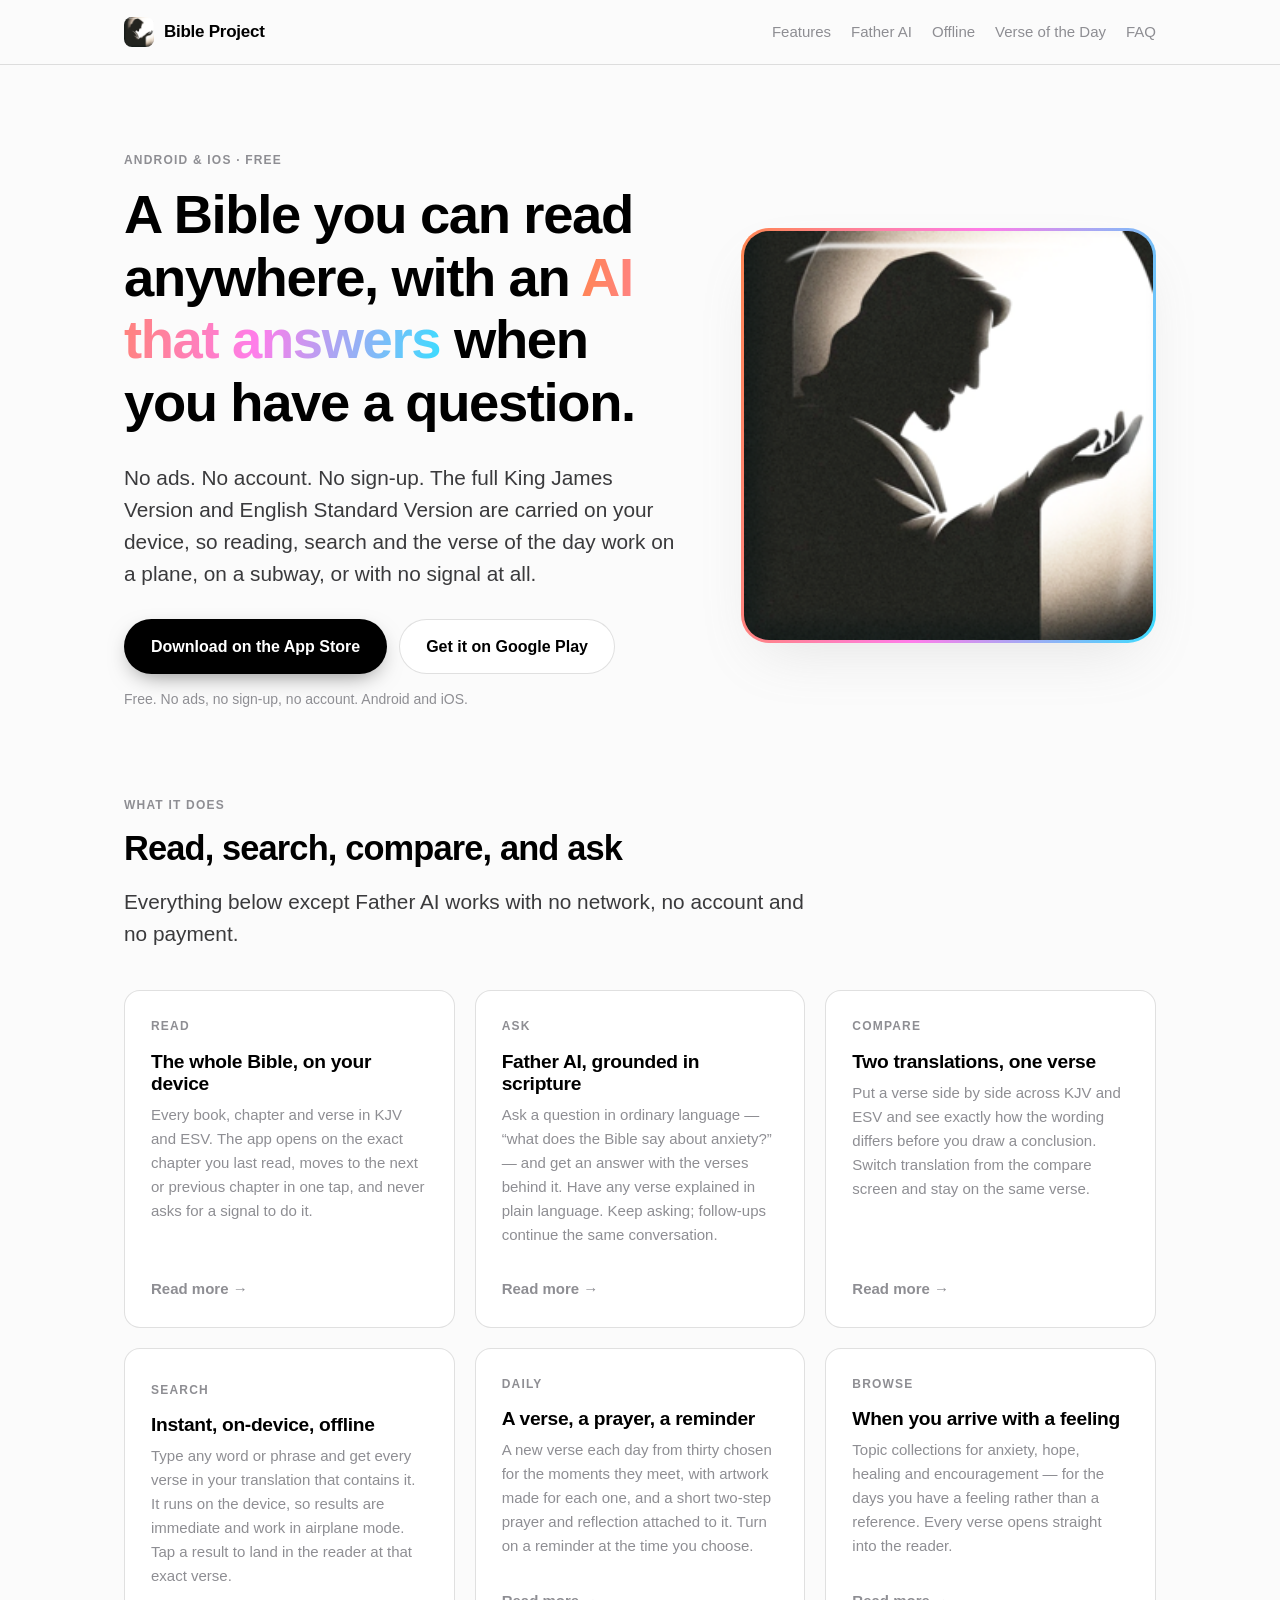
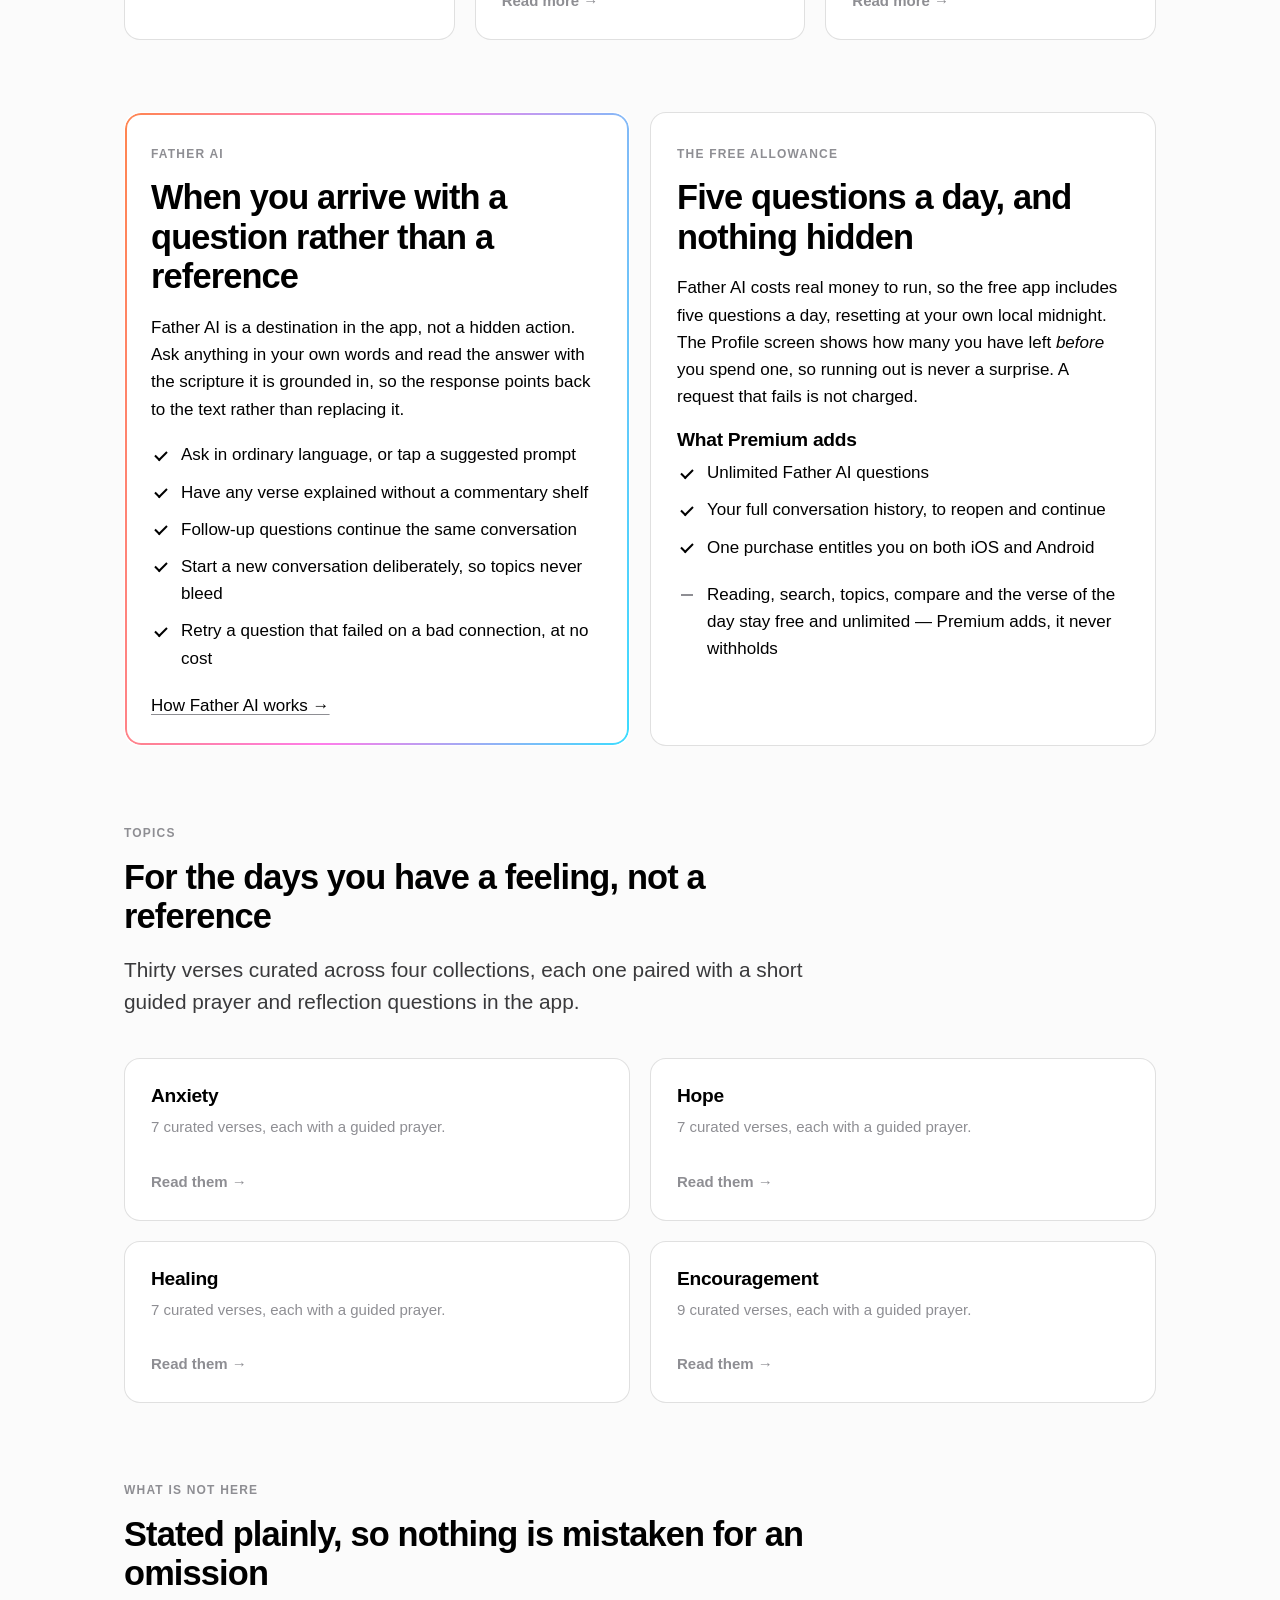
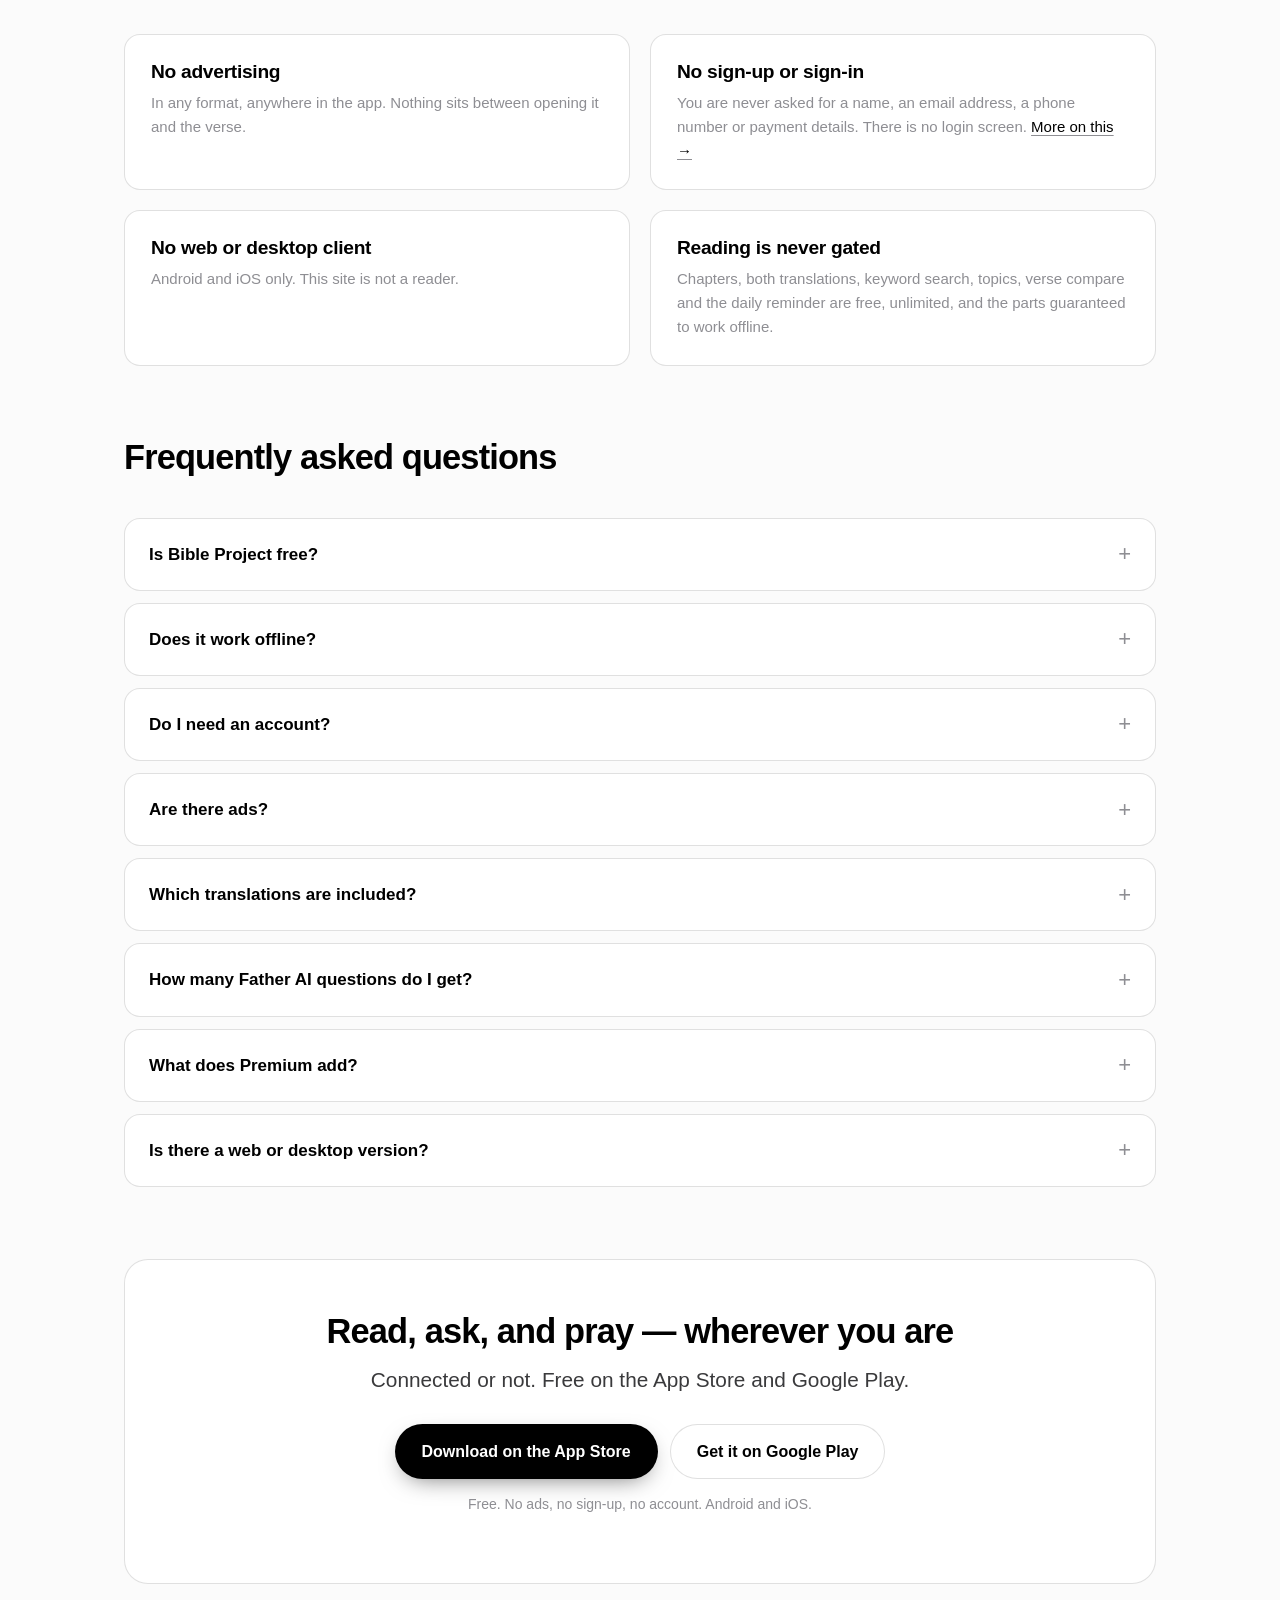
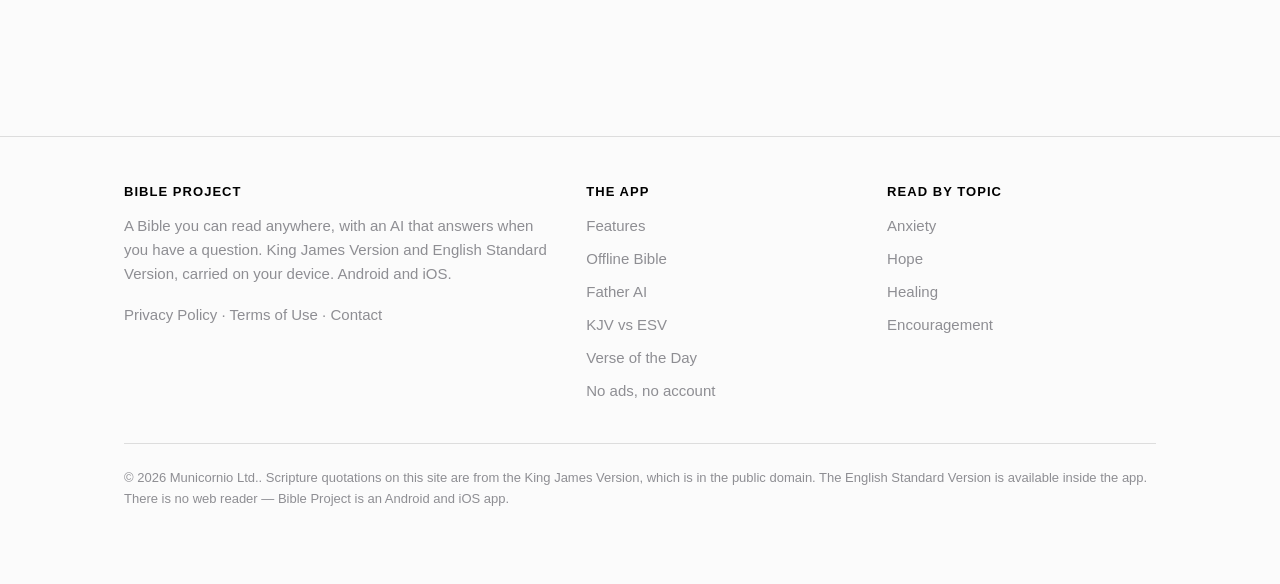
==== index.html @ 7d532968 "Add the Bible Project marketing site A static landing page and nine SEO pages, generated by build.py" ====
<!doctype html>
<html lang="en">
<head>
<meta charset="utf-8">
<meta name="viewport" content="width=device-width, initial-scale=1">
<title>Bible Project: Offline KJV &amp; ESV Bible App with Father AI</title>
<meta name="description" content="A free, ad-free Bible app for iOS and Android. Read KJV and ESV fully offline, compare translations, and ask Father AI any question. No account, no sign-up.">
<link rel="canonical" href="https://mylesieong.github.io/bible-project-website/">
<meta name="theme-color" content="#FBFBFB">
<meta name="color-scheme" content="light">
<meta name="robots" content="index, follow, max-image-preview:large, max-snippet:-1">
<meta name="author" content="Municornio Ltd.">

<meta property="og:type" content="website">
<meta property="og:site_name" content="Bible Project">
<meta property="og:title" content="Bible Project: Offline KJV &amp; ESV Bible App with Father AI">
<meta property="og:description" content="A free, ad-free Bible app for iOS and Android. Read KJV and ESV fully offline, compare translations, and ask Father AI any question. No account, no sign-up.">
<meta property="og:url" content="https://mylesieong.github.io/bible-project-website/">
<meta property="og:locale" content="en_CA">
<meta property="og:image" content="https://mylesieong.github.io/bible-project-website/assets/img/og-image.png">
<meta property="og:image:width" content="1200">
<meta property="og:image:height" content="630">
<meta property="og:image:alt" content="Bible Project app icon">

<meta name="twitter:card" content="summary_large_image">
<meta name="twitter:title" content="Bible Project: Offline KJV &amp; ESV Bible App with Father AI">
<meta name="twitter:description" content="A free, ad-free Bible app for iOS and Android. Read KJV and ESV fully offline, compare translations, and ask Father AI any question. No account, no sign-up.">
<meta name="twitter:image" content="https://mylesieong.github.io/bible-project-website/assets/img/og-image.png">

<link rel="icon" href="assets/img/favicon-32.png" sizes="32x32" type="image/png">
<link rel="apple-touch-icon" href="assets/img/icon-180.png">
<link rel="stylesheet" href="assets/css/site.css">

<script type="application/ld+json">{"@context":"https://schema.org","@graph":[{"@type":"Organization","@id":"https://mylesieong.github.io/bible-project-website/#publisher","name":"Municornio Ltd.","url":"https://mylesieong.github.io/bible-project-website/","email":"unicornio.macau@gmail.com","logo":"https://mylesieong.github.io/bible-project-website/assets/img/app-logo.png"},{"@type":"WebSite","@id":"https://mylesieong.github.io/bible-project-website/#website","name":"Bible Project","url":"https://mylesieong.github.io/bible-project-website/","inLanguage":"en","publisher":{"@id":"https://mylesieong.github.io/bible-project-website/#publisher"}},{"@type":"MobileApplication","@id":"https://mylesieong.github.io/bible-project-website/#app","name":"Bible Project: Guided by AI","alternateName":"Bible Project","applicationCategory":"BooksApplication","operatingSystem":"iOS, Android","url":"https://mylesieong.github.io/bible-project-website/","image":"https://mylesieong.github.io/bible-project-website/assets/img/app-logo.png","description":"An offline Bible reader for iOS and Android with the King James Version and English Standard Version on the device, plus Father AI to answer questions and explain any verse. No ads and no account.","publisher":{"@id":"https://mylesieong.github.io/bible-project-website/#publisher"},"installUrl":["https://apps.apple.com/app/bible-project-guided-by-ai/id0000000000","https://play.google.com/store/apps/details?id=com.municornio.biblereader"],"featureList":["Full KJV and ESV text bundled on the device","Works offline for reading, search, topics and the verse of the day","Father AI answers questions and explains verses in plain language","Compare a verse side by side across translations","On-device keyword search across the whole Bible","Verse of the day with a guided prayer and reflection","Topic collections for anxiety, hope, healing and encouragement","Daily reminder notification","No advertising and no account"],"offers":{"@type":"Offer","price":"0","priceCurrency":"USD","description":"Free to download. Reading, translations, search, topics, verse compare and the verse of the day are free and unlimited. Father AI includes five questions a day free; an optional Premium subscription makes it unlimited and unlocks conversation history."}},{"@type":"FAQPage","mainEntity":[{"@type":"Question","name":"Is Bible Project free?","acceptedAnswer":{"@type":"Answer","text":"Yes. The app is free to download, and reading is never gated. Every book and chapter in KJV and ESV, keyword search, topic collections, verse compare, the verse of the day and the daily reminder are free and unlimited. Father AI includes five questions a day at no cost; an optional Premium subscription makes it unlimited and unlocks your conversation history."}},{"@type":"Question","name":"Does it work offline?","acceptedAnswer":{"@type":"Answer","text":"Reading, search, topics, verse compare and the verse of the day work with no network at all &mdash; the full text of both translations is carried on your device. Father AI is the one feature that needs a connection."}},{"@type":"Question","name":"Do I need an account?","acceptedAnswer":{"@type":"Answer","text":"No. There is no sign-up, no email address and no password. An anonymous identity is created silently on first launch so that Father AI and its history work, and that is the whole of it."}},{"@type":"Question","name":"Are there ads?","acceptedAnswer":{"@type":"Answer","text":"None, in any format, anywhere in the app."}},{"@type":"Question","name":"Which translations are included?","acceptedAnswer":{"@type":"Answer","text":"The King James Version and the English Standard Version, both bundled on the device. You can switch between them without losing your place, and compare a verse across the two side by side."}},{"@type":"Question","name":"How many Father AI questions do I get?","acceptedAnswer":{"@type":"Answer","text":"Five a day on the free app, resetting at your own local midnight. The Profile screen shows how many you have left before you spend one, and a question that fails on a bad connection is not charged against the allowance."}},{"@type":"Question","name":"What does Premium add?","acceptedAnswer":{"@type":"Answer","text":"Two things: Father AI becomes unlimited, and your full conversation history unlocks so you can reopen and continue anything you have asked before. It is bought through your existing App Store or Google Play account, works across both platforms from one purchase, and can be cancelled from your own store settings at any time."}},{"@type":"Question","name":"Is there a web or desktop version?","acceptedAnswer":{"@type":"Answer","text":"No. Bible Project is an Android and iOS app. This site describes it; the reading happens in the app."}}]}]}</script>
</head>
<body>
<a class="skip-link" href="#main">Skip to content</a>
<header class="site-header">
  <div class="wrap">
    <a class="brand" href="">
      <img src="assets/img/app-logo.png" width="30" height="30" alt="" loading="eager" decoding="async">
      <span>Bible Project</span>
    </a>
    <nav class="site-nav" aria-label="Primary">
      <a href="#features">Features</a><a href="ai-bible-study-assistant/">Father AI</a><a href="offline-bible-app/">Offline</a><a href="verse-of-the-day/">Verse of the Day</a><a href="#faq">FAQ</a>
    </nav>
  </div>
</header>
<main id="main">

<section class="hero">
  <div class="wrap hero-grid">
    <div>
      <span class="eyebrow">Android &amp; iOS &middot; Free</span>
      <h1>A Bible you can read anywhere, with an <span class="ai-text">AI that answers</span> when you have a question.</h1>
      <p class="lead">No ads. No account. No sign-up. The full King James Version and
      English Standard Version are carried on your device, so reading, search and the
      verse of the day work on a plane, on a subway, or with no signal at all.</p>
      <div class="cta-row ">
  <a class="btn btn-primary" href="https://apps.apple.com/app/bible-project-guided-by-ai/id0000000000">Download on the App&nbsp;Store</a>
  <a class="btn btn-secondary" href="https://play.google.com/store/apps/details?id=com.municornio.biblereader">Get it on Google&nbsp;Play</a>
</div>
<p class="small muted">Free. No ads, no sign-up, no account. Android and iOS.</p>
    </div>
    <div class="hero-art">
      <img src="assets/img/app-logo.png" width="512" height="512"
           alt="The Bible Project app icon: a figure with an open hand, lit from behind."
           loading="eager" decoding="async" fetchpriority="high">
    </div>
  </div>
</section>

<section id="features" aria-labelledby="features-heading">
  <div class="wrap">
    <div class="section-head">
      <span class="eyebrow">What it does</span>
      <h2 id="features-heading">Read, search, compare, and ask</h2>
      <p class="lead">Everything below except Father AI works with no network, no
      account and no payment.</p>
    </div>
    <div class="grid grid-3"><a class="card" href="offline-bible-app/"><span class="eyebrow">Read</span><h3>The whole Bible, on your device</h3><p class="muted">Every book, chapter and verse in KJV and ESV. The app opens on the exact chapter you last read, moves to the next or previous chapter in one tap, and never asks for a signal to do it.</p><p class="more">Read more &rarr;</p></a><a class="card" href="ai-bible-study-assistant/"><span class="eyebrow">Ask</span><h3>Father AI, grounded in scripture</h3><p class="muted">Ask a question in ordinary language &mdash; &ldquo;what does the Bible say about anxiety?&rdquo; &mdash; and get an answer with the verses behind it. Have any verse explained in plain language. Keep asking; follow-ups continue the same conversation.</p><p class="more">Read more &rarr;</p></a><a class="card" href="kjv-vs-esv/"><span class="eyebrow">Compare</span><h3>Two translations, one verse</h3><p class="muted">Put a verse side by side across KJV and ESV and see exactly how the wording differs before you draw a conclusion. Switch translation from the compare screen and stay on the same verse.</p><p class="more">Read more &rarr;</p></a><div class="card"><span class="eyebrow">Search</span><h3>Instant, on-device, offline</h3><p class="muted">Type any word or phrase and get every verse in your translation that contains it. It runs on the device, so results are immediate and work in airplane mode. Tap a result to land in the reader at that exact verse.</p></div><a class="card" href="verse-of-the-day/"><span class="eyebrow">Daily</span><h3>A verse, a prayer, a reminder</h3><p class="muted">A new verse each day from thirty chosen for the moments they meet, with artwork made for each one, and a short two-step prayer and reflection attached to it. Turn on a reminder at the time you choose.</p><p class="more">Read more &rarr;</p></a><a class="card" href="bible-verses-about-anxiety/"><span class="eyebrow">Browse</span><h3>When you arrive with a feeling</h3><p class="muted">Topic collections for anxiety, hope, healing and encouragement &mdash; for the days you have a feeling rather than a reference. Every verse opens straight into the reader.</p><p class="more">Read more &rarr;</p></a></div>
  </div>
</section>

<section id="father-ai" aria-labelledby="ai-heading">
  <div class="wrap">
    <div class="grid grid-2">
      <div class="card card-ai">
        <span class="eyebrow">Father AI</span>
        <h2 id="ai-heading">When you arrive with a question rather than a reference</h2>
        <p>Father AI is a destination in the app, not a hidden action. Ask anything in
        your own words and read the answer with the scripture it is grounded in, so the
        response points back to the text rather than replacing it.</p>
        <ul class="ticks">
          <li>Ask in ordinary language, or tap a suggested prompt</li>
          <li>Have any verse explained without a commentary shelf</li>
          <li>Follow-up questions continue the same conversation</li>
          <li>Start a new conversation deliberately, so topics never bleed</li>
          <li>Retry a question that failed on a bad connection, at no cost</li>
        </ul>
        <p><a href="ai-bible-study-assistant/">How Father AI works &rarr;</a></p>
      </div>
      <div class="card">
        <span class="eyebrow">The free allowance</span>
        <h2>Five questions a day, and nothing hidden</h2>
        <p>Father AI costs real money to run, so the free app includes five questions a
        day, resetting at your own local midnight. The Profile screen shows how many you
        have left <em>before</em> you spend one, so running out is never a surprise. A
        request that fails is not charged.</p>
        <h3>What Premium adds</h3>
        <ul class="ticks">
          <li>Unlimited Father AI questions</li>
          <li>Your full conversation history, to reopen and continue</li>
          <li>One purchase entitles you on both iOS and Android</li>
        </ul>
        <ul class="ticks crosses">
          <li>Reading, search, topics, compare and the verse of the day stay free
          and unlimited &mdash; Premium adds, it never withholds</li>
        </ul>
      </div>
    </div>
  </div>
</section>

<section id="topics" aria-labelledby="topics-heading">
  <div class="wrap">
    <div class="section-head">
      <span class="eyebrow">Topics</span>
      <h2 id="topics-heading">For the days you have a feeling, not a reference</h2>
      <p class="lead">Thirty verses curated across four collections, each one paired
      with a short guided prayer and reflection questions in the app.</p>
    </div>
    <div class="grid grid-2"><a class="card" href="bible-verses-about-anxiety/"><h3>Anxiety</h3><p class="muted">7 curated verses, each with a guided prayer.</p><p class="more">Read them &rarr;</p></a><a class="card" href="bible-verses-about-hope/"><h3>Hope</h3><p class="muted">7 curated verses, each with a guided prayer.</p><p class="more">Read them &rarr;</p></a><a class="card" href="bible-verses-about-healing/"><h3>Healing</h3><p class="muted">7 curated verses, each with a guided prayer.</p><p class="more">Read them &rarr;</p></a><a class="card" href="bible-verses-about-encouragement/"><h3>Encouragement</h3><p class="muted">9 curated verses, each with a guided prayer.</p><p class="more">Read them &rarr;</p></a></div>
  </div>
</section>

<section id="privacy" aria-labelledby="privacy-heading">
  <div class="wrap">
    <div class="section-head">
      <span class="eyebrow">What is not here</span>
      <h2 id="privacy-heading">Stated plainly, so nothing is mistaken for an omission</h2>
    </div>
    <div class="grid grid-2">
      <div class="card">
        <h3>No advertising</h3>
        <p class="muted">In any format, anywhere in the app. Nothing sits between
        opening it and the verse.</p>
      </div>
      <div class="card">
        <h3>No sign-up or sign-in</h3>
        <p class="muted">You are never asked for a name, an email address, a phone
        number or payment details. There is no login screen.
        <a href="bible-app-without-ads/">More on this &rarr;</a></p>
      </div>
      <div class="card">
        <h3>No web or desktop client</h3>
        <p class="muted">Android and iOS only. This site is not a reader.</p>
      </div>
      <div class="card">
        <h3>Reading is never gated</h3>
        <p class="muted">Chapters, both translations, keyword search, topics, verse
        compare and the daily reminder are free, unlimited, and the parts guaranteed to
        work offline.</p>
      </div>
    </div>
  </div>
</section>

<section id="faq" aria-labelledby="faq-heading">
  <div class="wrap">
    <div class="section-head">
      <h2 id="faq-heading">Frequently asked questions</h2>
    </div>
    <div class="faq"><details class="faq-item"><summary>Is Bible Project free?</summary><p>Yes. The app is free to download, and reading is never gated. Every book and chapter in KJV and ESV, keyword search, topic collections, verse compare, the verse of the day and the daily reminder are free and unlimited. Father AI includes five questions a day at no cost; an optional Premium subscription makes it unlimited and unlocks your conversation history.</p></details><details class="faq-item"><summary>Does it work offline?</summary><p>Reading, search, topics, verse compare and the verse of the day work with no network at all &mdash; the full text of both translations is carried on your device. Father AI is the one feature that needs a connection.</p></details><details class="faq-item"><summary>Do I need an account?</summary><p>No. There is no sign-up, no email address and no password. An anonymous identity is created silently on first launch so that Father AI and its history work, and that is the whole of it.</p></details><details class="faq-item"><summary>Are there ads?</summary><p>None, in any format, anywhere in the app.</p></details><details class="faq-item"><summary>Which translations are included?</summary><p>The King James Version and the English Standard Version, both bundled on the device. You can switch between them without losing your place, and compare a verse across the two side by side.</p></details><details class="faq-item"><summary>How many Father AI questions do I get?</summary><p>Five a day on the free app, resetting at your own local midnight. The Profile screen shows how many you have left before you spend one, and a question that fails on a bad connection is not charged against the allowance.</p></details><details class="faq-item"><summary>What does Premium add?</summary><p>Two things: Father AI becomes unlimited, and your full conversation history unlocks so you can reopen and continue anything you have asked before. It is bought through your existing App Store or Google Play account, works across both platforms from one purchase, and can be cancelled from your own store settings at any time.</p></details><details class="faq-item"><summary>Is there a web or desktop version?</summary><p>No. Bible Project is an Android and iOS app. This site describes it; the reading happens in the app.</p></details></div>
  </div>
</section>

<section aria-labelledby="cta-heading"><div class="wrap"><div class="band">
  <h2 id="cta-heading">Read, ask, and pray &mdash; wherever you are</h2>
  <p class="lead">Connected or not. Free on the App Store and Google Play.</p>
  <div class="cta-row ">
  <a class="btn btn-primary" href="https://apps.apple.com/app/bible-project-guided-by-ai/id0000000000">Download on the App&nbsp;Store</a>
  <a class="btn btn-secondary" href="https://play.google.com/store/apps/details?id=com.municornio.biblereader">Get it on Google&nbsp;Play</a>
</div>
<p class="small muted">Free. No ads, no sign-up, no account. Android and iOS.</p>
</div></div></section>

</main>
<footer class="site-footer">
  <div class="wrap">
    <div class="footer-grid">
      <div>
        <h2>Bible Project</h2>
        <p>A Bible you can read anywhere, with an AI that answers when you have a
        question. King James Version and English Standard Version, carried on your
        device. Android and iOS.</p>
        <p><a href="https://mylesieong.github.io/products/bible-project/privacy-policy.html">Privacy Policy</a> &middot;
           <a href="https://www.apple.com/legal/internet-services/itunes/dev/stdeula/">Terms of Use</a> &middot;
           <a href="mailto:unicornio.macau@gmail.com">Contact</a></p>
      </div>
      <div><h2>The app</h2><ul><li><a href="#features">Features</a></li><li><a href="offline-bible-app/">Offline Bible</a></li><li><a href="ai-bible-study-assistant/">Father AI</a></li><li><a href="kjv-vs-esv/">KJV vs ESV</a></li><li><a href="verse-of-the-day/">Verse of the Day</a></li><li><a href="bible-app-without-ads/">No ads, no account</a></li></ul></div><div><h2>Read by topic</h2><ul><li><a href="bible-verses-about-anxiety/">Anxiety</a></li><li><a href="bible-verses-about-hope/">Hope</a></li><li><a href="bible-verses-about-healing/">Healing</a></li><li><a href="bible-verses-about-encouragement/">Encouragement</a></li></ul></div>
    </div>
    <p class="colophon">&copy; 2026 Municornio Ltd.. Scripture quotations on this
    site are from the King James Version, which is in the public domain. The English Standard
    Version is available inside the app. There is no web reader &mdash; Bible Project is an
    Android and iOS app.</p>
  </div>
</footer>
</body>
</html>
---- assets/css/site.css ----
/* Bible Project — site styles.
   Palette lifted from the app's AppColors
   (shared/src/commonMain/kotlin/com/municornio/biblereader/ui/theme/Theme.kt).
   The app is light-only by design; the site preserves that rather than
   inventing a dark theme the product never had. */

:root {
  --bg: #FBFBFB;          /* AppColors.Background */
  --surface: #FFFFFF;     /* AppColors.Surface */
  --ink: #000000;         /* AppColors.OnSurface */
  --muted: #8E8E93;       /* AppColors.SecondaryText */
  --divider: rgba(0, 0, 0, 0.12);
  --shadow: rgba(128, 128, 128, 0.20);
  --ai-1: #FF8550;        /* AppColors.Ai1 */
  --ai-2: #FF7DEA;        /* AppColors.Ai2 */
  --ai-3: #3BDCFF;        /* AppColors.Ai3 */
  --highlight: #FF9500;   /* AppColors.KeywordHighlight */
  --ai-gradient: linear-gradient(100deg, var(--ai-1), var(--ai-2), var(--ai-3));

  --sans: -apple-system, BlinkMacSystemFont, "Segoe UI", Roboto, "Helvetica Neue", Arial, sans-serif;
  --serif: "Iowan Old Style", "Palatino Linotype", Palatino, Georgia, "Times New Roman", serif;

  --wrap: 1080px;
  --radius: 16px;
}

*, *::before, *::after { box-sizing: border-box; }

html { -webkit-text-size-adjust: 100%; scroll-behavior: smooth; }
@media (prefers-reduced-motion: reduce) {
  html { scroll-behavior: auto; }
  * { animation-duration: 0.01ms !important; transition-duration: 0.01ms !important; }
}

body {
  margin: 0;
  background: var(--bg);
  color: var(--ink);
  font-family: var(--sans);
  font-size: 17px;
  line-height: 1.6;
  -webkit-font-smoothing: antialiased;
}

img { max-width: 100%; height: auto; display: block; }

a { color: var(--ink); text-decoration-color: var(--muted); text-underline-offset: 3px; }
a:hover { text-decoration-color: var(--ink); }

:focus-visible { outline: 3px solid var(--ai-1); outline-offset: 3px; border-radius: 4px; }

.wrap { width: 100%; max-width: var(--wrap); margin: 0 auto; padding: 0 24px; }

/* Anchor targets must clear the sticky header when jumped to. */
[id] { scroll-margin-top: 88px; }

.skip-link {
  position: absolute; left: -9999px; top: 0;
  background: var(--surface); color: var(--ink);
  padding: 12px 20px; z-index: 100; border-radius: 0 0 var(--radius) 0;
}
.skip-link:focus { left: 0; }

/* ---------- Header ---------- */

.site-header {
  position: sticky; top: 0; z-index: 50;
  background: rgba(251, 251, 251, 0.86);
  backdrop-filter: saturate(180%) blur(16px);
  -webkit-backdrop-filter: saturate(180%) blur(16px);
  border-bottom: 1px solid var(--divider);
}
.site-header .wrap {
  display: flex; align-items: center; gap: 20px;
  min-height: 64px; flex-wrap: wrap;
}
.brand {
  display: flex; align-items: center; gap: 10px;
  font-weight: 650; letter-spacing: -0.015em; font-size: 17px;
  text-decoration: none; margin-right: auto;
}
.brand img { width: 30px; height: 30px; border-radius: 8px; }
.site-nav { display: flex; gap: 20px; flex-wrap: wrap; }
.site-nav a {
  color: var(--muted); text-decoration: none;
  font-size: 15px; font-weight: 500;
}
.site-nav a:hover, .site-nav a[aria-current="page"] { color: var(--ink); }

/* ---------- Type ---------- */

h1, h2, h3, h4 { letter-spacing: -0.025em; line-height: 1.15; margin: 0 0 0.5em; font-weight: 680; }
h1 { font-size: clamp(2.1rem, 5.6vw, 3.4rem); }
h2 { font-size: clamp(1.6rem, 3.4vw, 2.15rem); margin-top: 0; }
h3 { font-size: 1.2rem; letter-spacing: -0.015em; }
p { margin: 0 0 1.1em; }
.lead { font-size: clamp(1.08rem, 2.1vw, 1.3rem); color: #3a3a3c; line-height: 1.55; }
.muted { color: var(--muted); }
.small { font-size: 14px; }

.eyebrow {
  display: inline-block;
  font-size: 12px; font-weight: 700; letter-spacing: 0.1em; text-transform: uppercase;
  color: var(--muted); margin-bottom: 14px;
}

/* Gradient text uses the app's AI gradient; a solid colour is painted first so
   the text stays readable if background-clip is unsupported. */
.ai-text {
  color: var(--ai-1);
  background: var(--ai-gradient);
  -webkit-background-clip: text;
  background-clip: text;
}
@supports (-webkit-background-clip: text) or (background-clip: text) {
  .ai-text { -webkit-text-fill-color: transparent; color: transparent; }
}

/* ---------- Sections ---------- */

section { padding: 72px 0; }
section + section { padding-top: 0; }
.section-head { max-width: 680px; margin-bottom: 40px; }

/* ---------- Hero ---------- */

.hero { padding: 80px 0 64px; }
.hero-grid {
  display: grid; grid-template-columns: 1.15fr 0.85fr;
  gap: 56px; align-items: center;
}
.hero p.lead { max-width: 34em; }
.hero-art {
  position: relative; aspect-ratio: 1; border-radius: 28px; overflow: hidden;
  background: var(--surface); box-shadow: 0 24px 60px -20px var(--shadow);
  padding: 3px; background-image: var(--ai-gradient);
}
.hero-art img { border-radius: 25px; width: 100%; }

@media (max-width: 820px) {
  .hero-grid { grid-template-columns: 1fr; gap: 36px; }
  .hero-art { max-width: 320px; margin: 0 auto; }
}

/* ---------- Buttons ---------- */

.cta-row { display: flex; flex-wrap: wrap; gap: 12px; margin: 28px 0 14px; }
.btn {
  display: inline-flex; align-items: center; gap: 8px;
  padding: 14px 26px; border-radius: 999px;
  font-size: 16px; font-weight: 600; text-decoration: none;
  border: 1px solid transparent; transition: transform 0.15s ease, box-shadow 0.15s ease;
}
.btn:hover { transform: translateY(-1px); }
.btn-primary { background: var(--ink); color: var(--surface); box-shadow: 0 8px 24px -10px rgba(0,0,0,0.6); }
.btn-secondary { background: var(--surface); color: var(--ink); border-color: var(--divider); }

/* ---------- Cards ---------- */

.grid { display: grid; gap: 20px; }
.grid-2 { grid-template-columns: repeat(2, 1fr); }
.grid-3 { grid-template-columns: repeat(3, 1fr); }
@media (max-width: 860px) { .grid-3 { grid-template-columns: repeat(2, 1fr); } }
@media (max-width: 600px) { .grid-2, .grid-3 { grid-template-columns: 1fr; } }

.card {
  background: var(--surface); border: 1px solid var(--divider);
  border-radius: var(--radius); padding: 26px;
}
.card h3 { margin-bottom: 8px; }
.card p:last-child { margin-bottom: 0; }
.card .muted { font-size: 15px; }

/* Card rows are grid tracks of equal height; making the card a column flex box
   lets the "Read more" line sit on the baseline of the row rather than wherever
   its own body text happens to end. */
a.card {
  text-decoration: none; display: flex; flex-direction: column;
  transition: box-shadow 0.18s ease, transform 0.18s ease;
}
a.card:hover { box-shadow: 0 14px 34px -16px var(--shadow); transform: translateY(-2px); }
a.card .more { color: var(--muted); font-size: 15px; font-weight: 600; margin: auto 0 0; padding-top: 14px; }
a.card:hover .more { color: var(--ink); }

/* AI-accented card: the gradient marks Father AI, exactly as it outlines the
   AI search field in the app. */
.card-ai { border-color: transparent; background: var(--surface); position: relative; }
.card-ai::before {
  content: ""; position: absolute; inset: 0;
  border-radius: var(--radius); padding: 2px; background: var(--ai-gradient);
  -webkit-mask: linear-gradient(#000 0 0) content-box, linear-gradient(#000 0 0);
  -webkit-mask-composite: xor; mask-composite: exclude; pointer-events: none;
}

/* ---------- Verses ---------- */

.verse-list { list-style: none; padding: 0; margin: 0; display: grid; gap: 16px; }
.verse {
  background: var(--surface); border: 1px solid var(--divider);
  border-radius: var(--radius); padding: 24px 26px;
}
.verse blockquote {
  margin: 0 0 10px; font-family: var(--serif);
  font-size: 1.22rem; line-height: 1.5;
}
.verse cite {
  font-style: normal; font-weight: 650; font-size: 14px;
  letter-spacing: 0.02em; color: var(--muted);
}
.verse .prayer { margin: 14px 0 0; padding-top: 14px; border-top: 1px solid var(--divider); font-size: 15px; color: #3a3a3c; }
.verse .prayer strong { color: var(--ink); }

/* ---------- Feature list ---------- */

.ticks { list-style: none; padding: 0; margin: 0 0 1.2em; display: grid; gap: 10px; }
.ticks li { padding-left: 30px; position: relative; }
.ticks li::before {
  content: ""; position: absolute; left: 4px; top: 0.55em;
  width: 12px; height: 7px; border-left: 2.5px solid var(--ink); border-bottom: 2.5px solid var(--ink);
  transform: rotate(-45deg);
}
.ticks.crosses li::before {
  border: 0; background: var(--muted); transform: none;
  height: 2.5px; width: 12px; top: 0.75em;
}

/* ---------- Comparison table ---------- */

.table-scroll { overflow-x: auto; -webkit-overflow-scrolling: touch; }
table {
  border-collapse: collapse; width: 100%; min-width: 520px;
  background: var(--surface); border: 1px solid var(--divider); border-radius: var(--radius);
  overflow: hidden; font-size: 16px;
}
caption { text-align: left; color: var(--muted); font-size: 14px; padding-bottom: 10px; }
th, td { padding: 14px 18px; text-align: left; border-bottom: 1px solid var(--divider); vertical-align: top; }
thead th { font-size: 13px; text-transform: uppercase; letter-spacing: 0.06em; color: var(--muted); font-weight: 700; }
tbody tr:last-child th, tbody tr:last-child td { border-bottom: 0; }
tbody th { font-weight: 600; }

/* ---------- FAQ ---------- */

.faq { display: grid; gap: 12px; }
details.faq-item {
  background: var(--surface); border: 1px solid var(--divider);
  border-radius: var(--radius); padding: 4px 24px;
}
details.faq-item summary {
  cursor: pointer; font-weight: 620; padding: 18px 0; list-style: none;
  display: flex; justify-content: space-between; align-items: center; gap: 16px;
}
details.faq-item summary::-webkit-details-marker { display: none; }
details.faq-item summary::after {
  content: "+"; color: var(--muted); font-size: 22px; font-weight: 400; line-height: 1;
}
details.faq-item[open] summary::after { content: "\2013"; }
details.faq-item > *:not(summary) { margin-bottom: 18px; }

/* ---------- CTA band ---------- */

.band {
  background: var(--surface); border: 1px solid var(--divider);
  border-radius: 24px; padding: 52px 40px; text-align: center;
}
.band .cta-row { justify-content: center; }
.band h2 { margin-bottom: 12px; }
.band p { max-width: 46em; margin-left: auto; margin-right: auto; }

/* ---------- Breadcrumb ---------- */

.crumbs { font-size: 14px; color: var(--muted); padding: 24px 0 0; }
.crumbs ol { list-style: none; display: flex; flex-wrap: wrap; gap: 8px; padding: 0; margin: 0; }
.crumbs li::after { content: "/"; margin-left: 8px; color: var(--divider); }
.crumbs li:last-child::after { content: ""; }
.crumbs a { color: var(--muted); }

/* ---------- Prose ---------- */

.prose { max-width: 720px; }
.prose h2 { margin-top: 2em; }
.prose h3 { margin-top: 1.8em; }
.prose ul, .prose ol { padding-left: 1.3em; margin: 0 0 1.2em; }
.prose li { margin-bottom: 8px; }

/* ---------- Footer ---------- */

.site-footer {
  border-top: 1px solid var(--divider); margin-top: 80px;
  padding: 48px 0 60px; color: var(--muted); font-size: 15px;
}
.footer-grid { display: grid; grid-template-columns: 1.6fr 1fr 1fr; gap: 32px; }
@media (max-width: 700px) { .footer-grid { grid-template-columns: 1fr 1fr; } }
.site-footer h2 { font-size: 13px; text-transform: uppercase; letter-spacing: 0.08em; color: var(--ink); margin-bottom: 14px; }
.site-footer ul { list-style: none; padding: 0; margin: 0; display: grid; gap: 9px; }
.site-footer a { color: var(--muted); text-decoration: none; }
.site-footer a:hover { color: var(--ink); text-decoration: underline; }
.colophon { margin-top: 40px; padding-top: 24px; border-top: 1px solid var(--divider); font-size: 13px; }
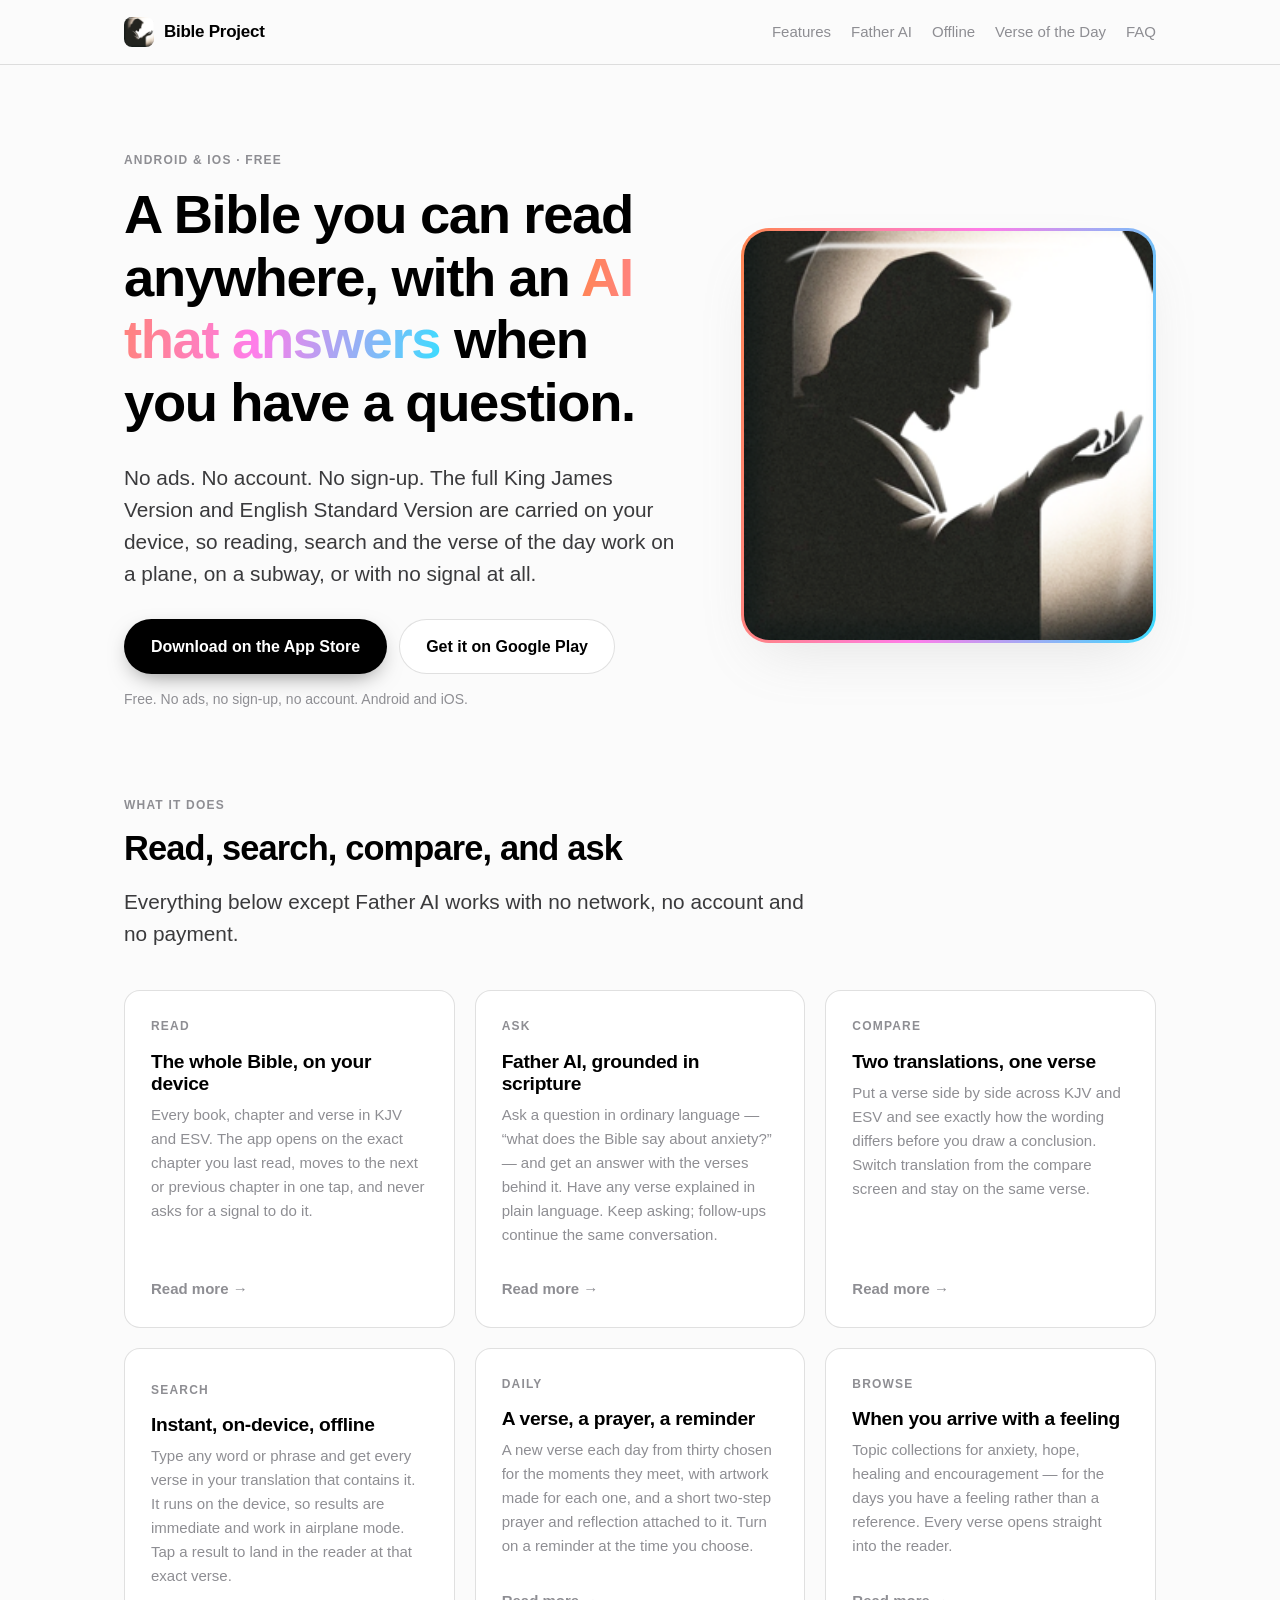
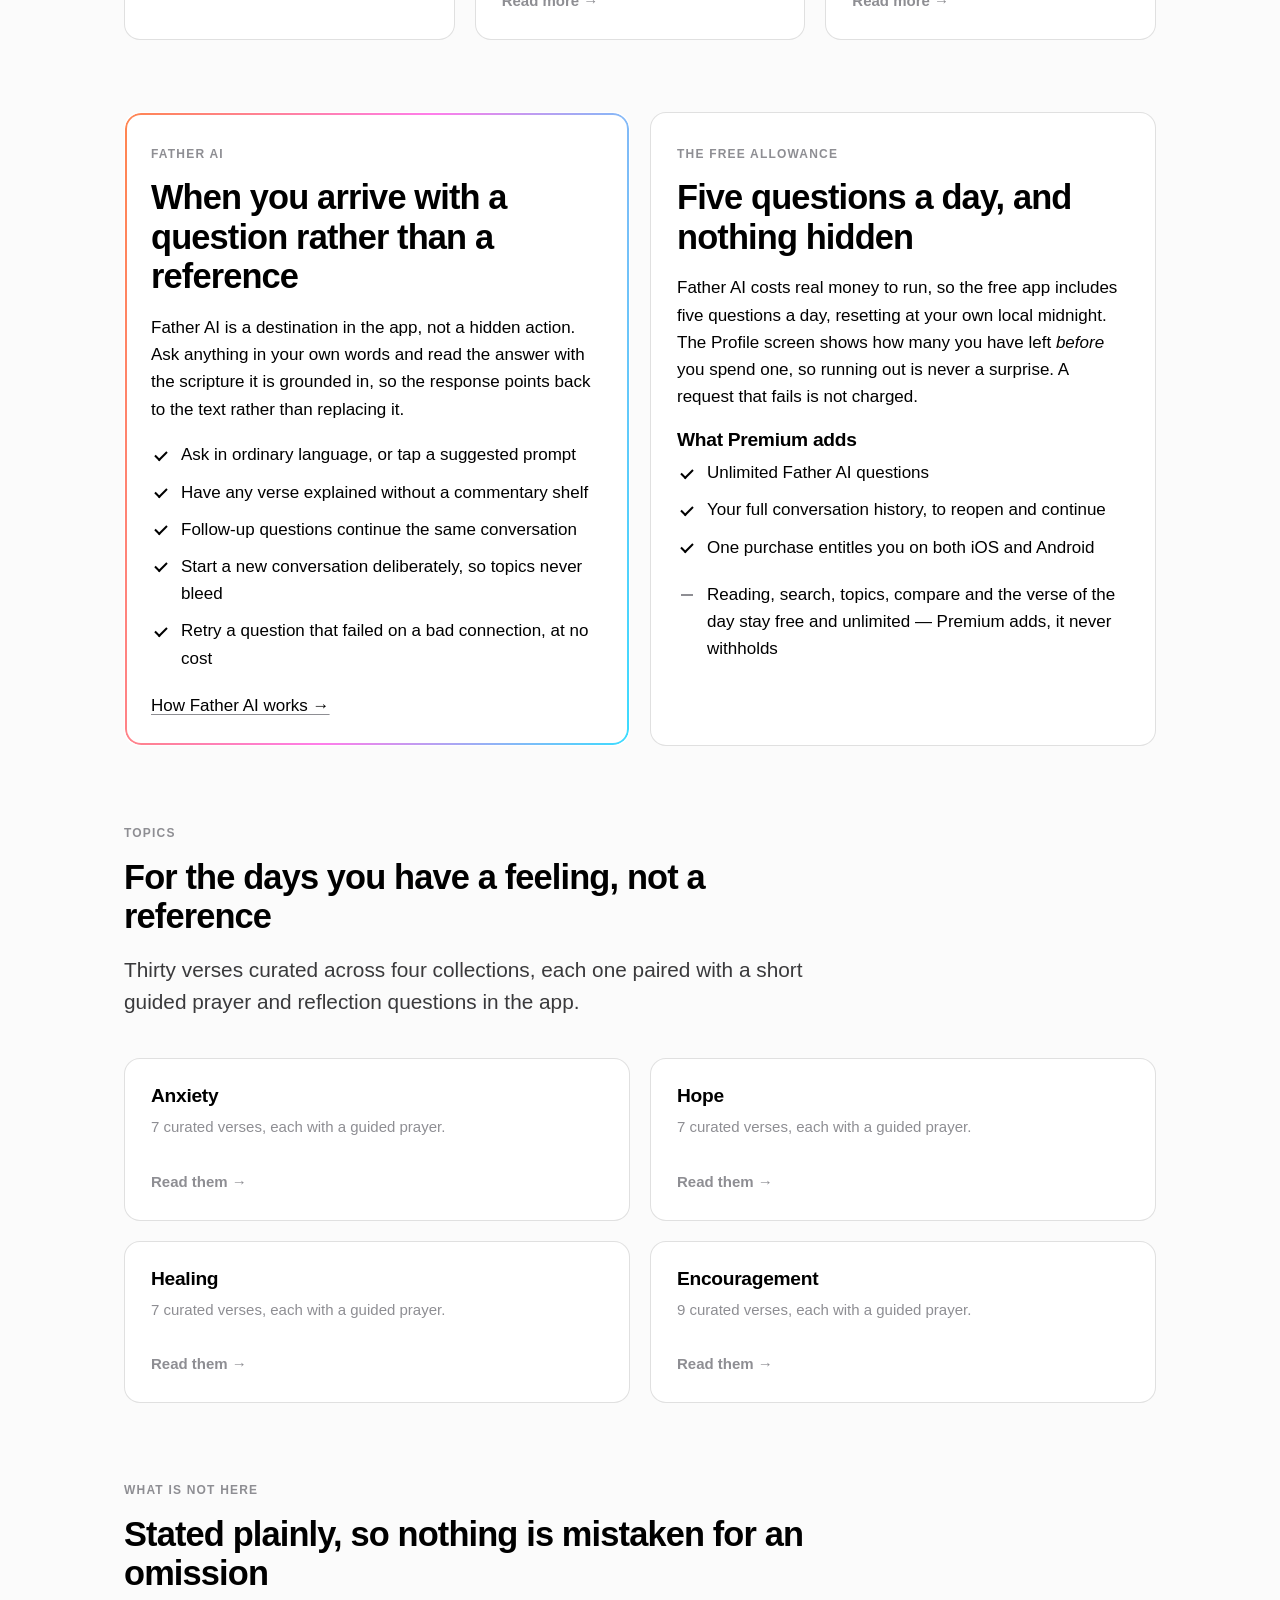
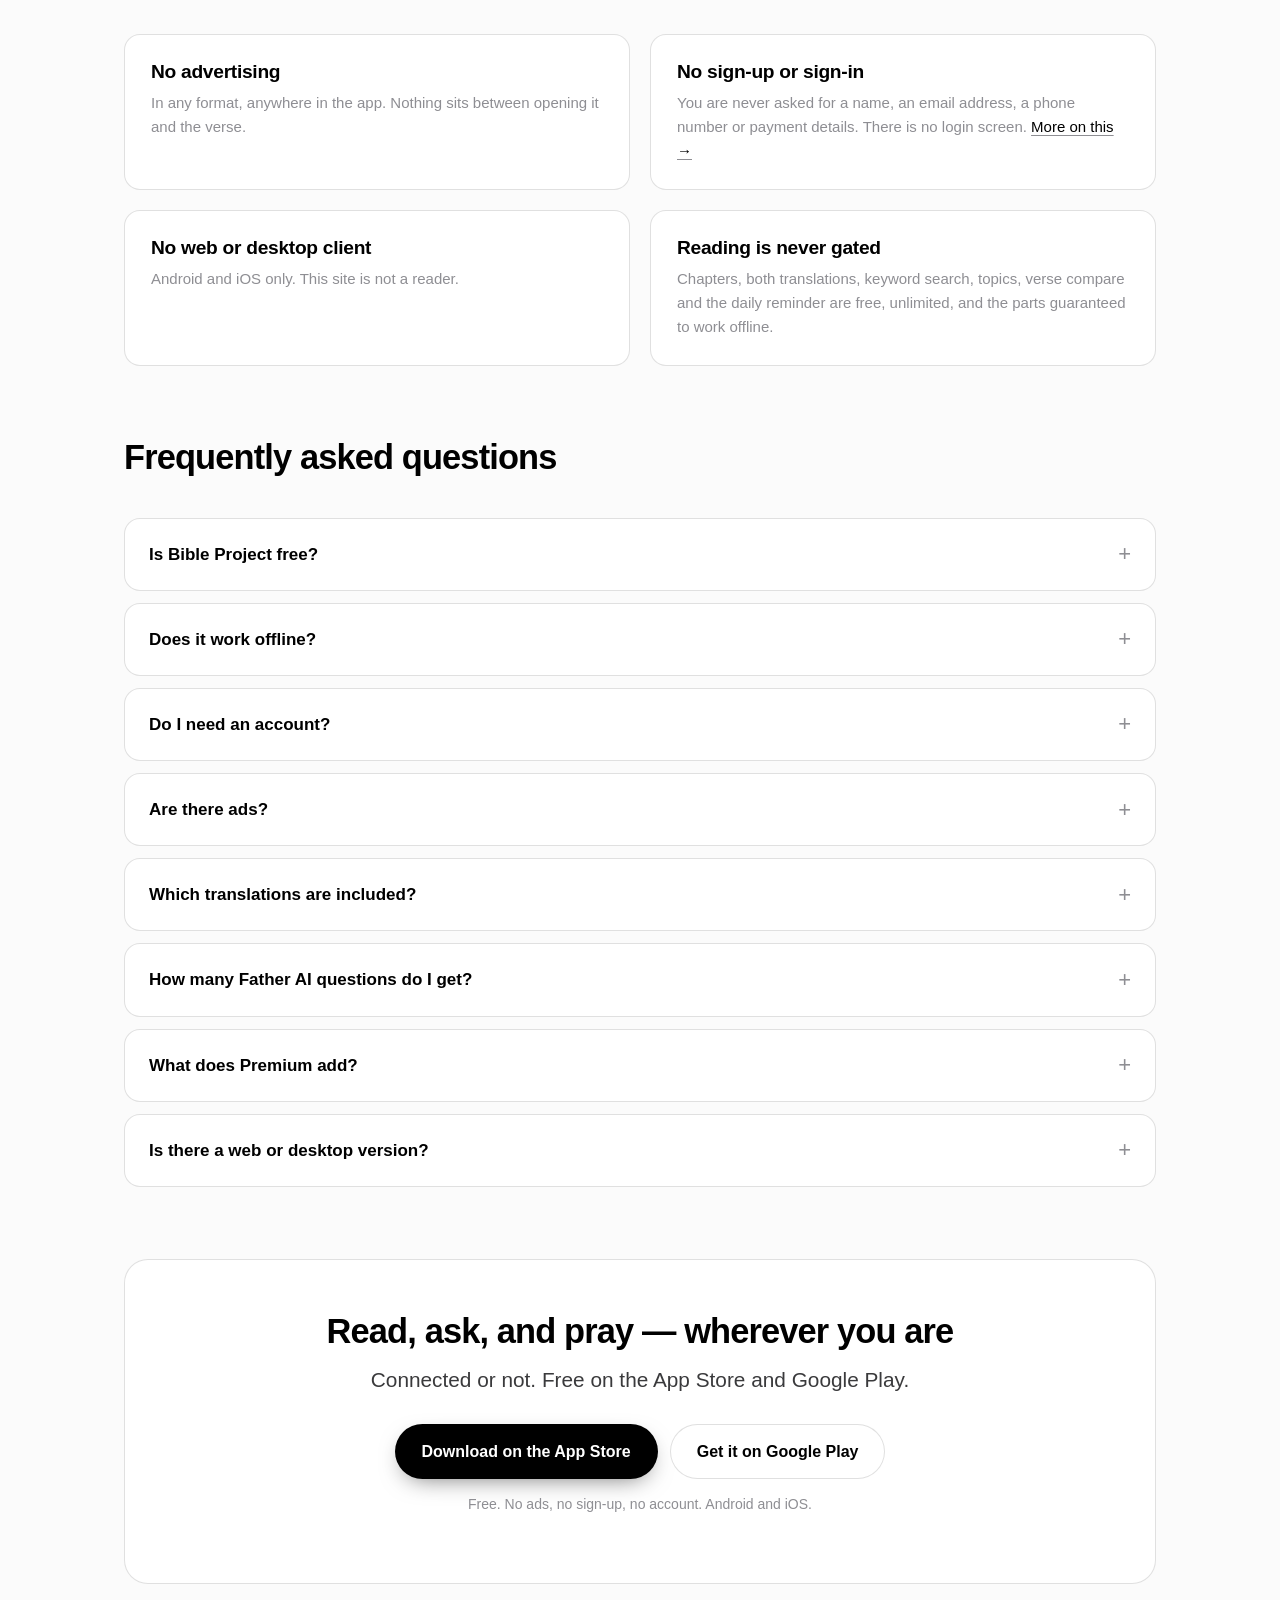
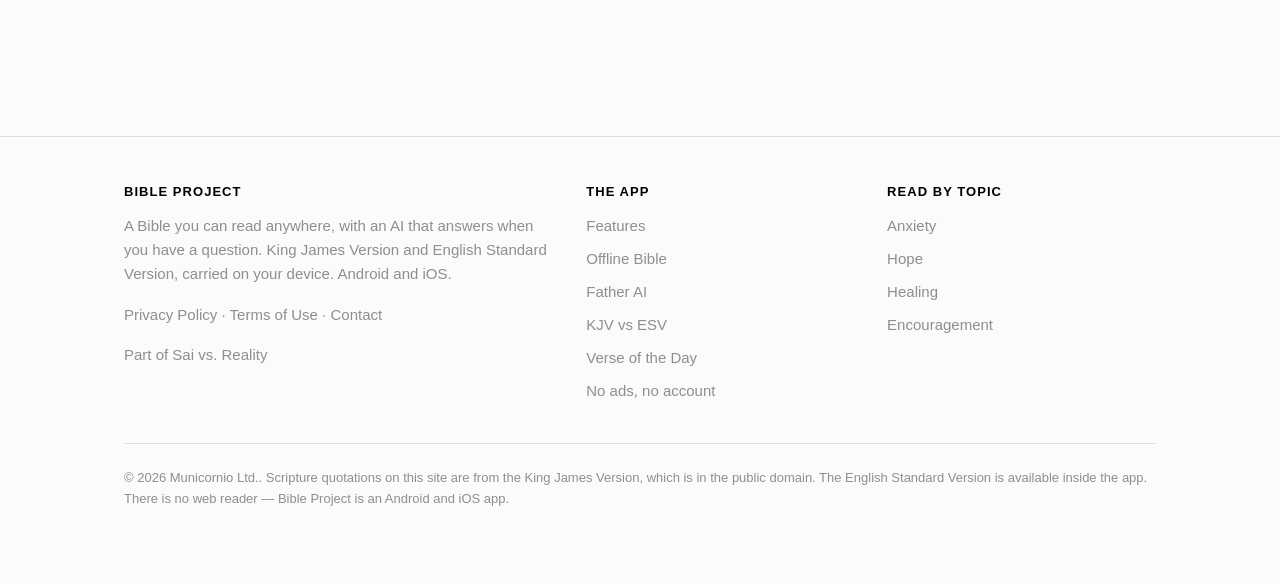
==== commit 77b14e9b: "Link the footer back to the Sai vs. Reality hub Every product site now points back at the parent dom" ====
--- a/index.html
+++ b/index.html
@@ -5,7 +5,7 @@
 <meta name="viewport" content="width=device-width, initial-scale=1">
 <title>Bible Project: Offline KJV &amp; ESV Bible App with Father AI</title>
 <meta name="description" content="A free, ad-free Bible app for iOS and Android. Read KJV and ESV fully offline, compare translations, and ask Father AI any question. No account, no sign-up.">
-<link rel="canonical" href="https://mylesieong.github.io/bible-project-website/">
+<link rel="canonical" href="https://mylesieong.github.io/products/bible-project/">
 <meta name="theme-color" content="#FBFBFB">
 <meta name="color-scheme" content="light">
 <meta name="robots" content="index, follow, max-image-preview:large, max-snippet:-1">
@@ -15,9 +15,9 @@
 <meta property="og:site_name" content="Bible Project">
 <meta property="og:title" content="Bible Project: Offline KJV &amp; ESV Bible App with Father AI">
 <meta property="og:description" content="A free, ad-free Bible app for iOS and Android. Read KJV and ESV fully offline, compare translations, and ask Father AI any question. No account, no sign-up.">
-<meta property="og:url" content="https://mylesieong.github.io/bible-project-website/">
+<meta property="og:url" content="https://mylesieong.github.io/products/bible-project/">
 <meta property="og:locale" content="en_CA">
-<meta property="og:image" content="https://mylesieong.github.io/bible-project-website/assets/img/og-image.png">
+<meta property="og:image" content="https://mylesieong.github.io/products/bible-project/assets/img/og-image.png">
 <meta property="og:image:width" content="1200">
 <meta property="og:image:height" content="630">
 <meta property="og:image:alt" content="Bible Project app icon">
@@ -25,13 +25,13 @@
 <meta name="twitter:card" content="summary_large_image">
 <meta name="twitter:title" content="Bible Project: Offline KJV &amp; ESV Bible App with Father AI">
 <meta name="twitter:description" content="A free, ad-free Bible app for iOS and Android. Read KJV and ESV fully offline, compare translations, and ask Father AI any question. No account, no sign-up.">
-<meta name="twitter:image" content="https://mylesieong.github.io/bible-project-website/assets/img/og-image.png">
+<meta name="twitter:image" content="https://mylesieong.github.io/products/bible-project/assets/img/og-image.png">
 
 <link rel="icon" href="assets/img/favicon-32.png" sizes="32x32" type="image/png">
 <link rel="apple-touch-icon" href="assets/img/icon-180.png">
 <link rel="stylesheet" href="assets/css/site.css">
 
-<script type="application/ld+json">{"@context":"https://schema.org","@graph":[{"@type":"Organization","@id":"https://mylesieong.github.io/bible-project-website/#publisher","name":"Municornio Ltd.","url":"https://mylesieong.github.io/bible-project-website/","email":"unicornio.macau@gmail.com","logo":"https://mylesieong.github.io/bible-project-website/assets/img/app-logo.png"},{"@type":"WebSite","@id":"https://mylesieong.github.io/bible-project-website/#website","name":"Bible Project","url":"https://mylesieong.github.io/bible-project-website/","inLanguage":"en","publisher":{"@id":"https://mylesieong.github.io/bible-project-website/#publisher"}},{"@type":"MobileApplication","@id":"https://mylesieong.github.io/bible-project-website/#app","name":"Bible Project: Guided by AI","alternateName":"Bible Project","applicationCategory":"BooksApplication","operatingSystem":"iOS, Android","url":"https://mylesieong.github.io/bible-project-website/","image":"https://mylesieong.github.io/bible-project-website/assets/img/app-logo.png","description":"An offline Bible reader for iOS and Android with the King James Version and English Standard Version on the device, plus Father AI to answer questions and explain any verse. No ads and no account.","publisher":{"@id":"https://mylesieong.github.io/bible-project-website/#publisher"},"installUrl":["https://apps.apple.com/app/bible-project-guided-by-ai/id0000000000","https://play.google.com/store/apps/details?id=com.municornio.biblereader"],"featureList":["Full KJV and ESV text bundled on the device","Works offline for reading, search, topics and the verse of the day","Father AI answers questions and explains verses in plain language","Compare a verse side by side across translations","On-device keyword search across the whole Bible","Verse of the day with a guided prayer and reflection","Topic collections for anxiety, hope, healing and encouragement","Daily reminder notification","No advertising and no account"],"offers":{"@type":"Offer","price":"0","priceCurrency":"USD","description":"Free to download. Reading, translations, search, topics, verse compare and the verse of the day are free and unlimited. Father AI includes five questions a day free; an optional Premium subscription makes it unlimited and unlocks conversation history."}},{"@type":"FAQPage","mainEntity":[{"@type":"Question","name":"Is Bible Project free?","acceptedAnswer":{"@type":"Answer","text":"Yes. The app is free to download, and reading is never gated. Every book and chapter in KJV and ESV, keyword search, topic collections, verse compare, the verse of the day and the daily reminder are free and unlimited. Father AI includes five questions a day at no cost; an optional Premium subscription makes it unlimited and unlocks your conversation history."}},{"@type":"Question","name":"Does it work offline?","acceptedAnswer":{"@type":"Answer","text":"Reading, search, topics, verse compare and the verse of the day work with no network at all &mdash; the full text of both translations is carried on your device. Father AI is the one feature that needs a connection."}},{"@type":"Question","name":"Do I need an account?","acceptedAnswer":{"@type":"Answer","text":"No. There is no sign-up, no email address and no password. An anonymous identity is created silently on first launch so that Father AI and its history work, and that is the whole of it."}},{"@type":"Question","name":"Are there ads?","acceptedAnswer":{"@type":"Answer","text":"None, in any format, anywhere in the app."}},{"@type":"Question","name":"Which translations are included?","acceptedAnswer":{"@type":"Answer","text":"The King James Version and the English Standard Version, both bundled on the device. You can switch between them without losing your place, and compare a verse across the two side by side."}},{"@type":"Question","name":"How many Father AI questions do I get?","acceptedAnswer":{"@type":"Answer","text":"Five a day on the free app, resetting at your own local midnight. The Profile screen shows how many you have left before you spend one, and a question that fails on a bad connection is not charged against the allowance."}},{"@type":"Question","name":"What does Premium add?","acceptedAnswer":{"@type":"Answer","text":"Two things: Father AI becomes unlimited, and your full conversation history unlocks so you can reopen and continue anything you have asked before. It is bought through your existing App Store or Google Play account, works across both platforms from one purchase, and can be cancelled from your own store settings at any time."}},{"@type":"Question","name":"Is there a web or desktop version?","acceptedAnswer":{"@type":"Answer","text":"No. Bible Project is an Android and iOS app. This site describes it; the reading happens in the app."}}]}]}</script>
+<script type="application/ld+json">{"@context":"https://schema.org","@graph":[{"@type":"Organization","@id":"https://mylesieong.github.io/products/bible-project/#publisher","name":"Municornio Ltd.","url":"https://mylesieong.github.io/products/bible-project/","email":"unicornio.macau@gmail.com","logo":"https://mylesieong.github.io/products/bible-project/assets/img/app-logo.png"},{"@type":"WebSite","@id":"https://mylesieong.github.io/products/bible-project/#website","name":"Bible Project","url":"https://mylesieong.github.io/products/bible-project/","inLanguage":"en","publisher":{"@id":"https://mylesieong.github.io/products/bible-project/#publisher"}},{"@type":"MobileApplication","@id":"https://mylesieong.github.io/products/bible-project/#app","name":"Bible Project: Guided by AI","alternateName":"Bible Project","applicationCategory":"BooksApplication","operatingSystem":"iOS, Android","url":"https://mylesieong.github.io/products/bible-project/","image":"https://mylesieong.github.io/products/bible-project/assets/img/app-logo.png","description":"An offline Bible reader for iOS and Android with the King James Version and English Standard Version on the device, plus Father AI to answer questions and explain any verse. No ads and no account.","publisher":{"@id":"https://mylesieong.github.io/products/bible-project/#publisher"},"installUrl":["https://apps.apple.com/app/bible-project-guided-by-ai/id0000000000","https://play.google.com/store/apps/details?id=com.municornio.biblereader"],"featureList":["Full KJV and ESV text bundled on the device","Works offline for reading, search, topics and the verse of the day","Father AI answers questions and explains verses in plain language","Compare a verse side by side across translations","On-device keyword search across the whole Bible","Verse of the day with a guided prayer and reflection","Topic collections for anxiety, hope, healing and encouragement","Daily reminder notification","No advertising and no account"],"offers":{"@type":"Offer","price":"0","priceCurrency":"USD","description":"Free to download. Reading, translations, search, topics, verse compare and the verse of the day are free and unlimited. Father AI includes five questions a day free; an optional Premium subscription makes it unlimited and unlocks conversation history."}},{"@type":"FAQPage","mainEntity":[{"@type":"Question","name":"Is Bible Project free?","acceptedAnswer":{"@type":"Answer","text":"Yes. The app is free to download, and reading is never gated. Every book and chapter in KJV and ESV, keyword search, topic collections, verse compare, the verse of the day and the daily reminder are free and unlimited. Father AI includes five questions a day at no cost; an optional Premium subscription makes it unlimited and unlocks your conversation history."}},{"@type":"Question","name":"Does it work offline?","acceptedAnswer":{"@type":"Answer","text":"Reading, search, topics, verse compare and the verse of the day work with no network at all &mdash; the full text of both translations is carried on your device. Father AI is the one feature that needs a connection."}},{"@type":"Question","name":"Do I need an account?","acceptedAnswer":{"@type":"Answer","text":"No. There is no sign-up, no email address and no password. An anonymous identity is created silently on first launch so that Father AI and its history work, and that is the whole of it."}},{"@type":"Question","name":"Are there ads?","acceptedAnswer":{"@type":"Answer","text":"None, in any format, anywhere in the app."}},{"@type":"Question","name":"Which translations are included?","acceptedAnswer":{"@type":"Answer","text":"The King James Version and the English Standard Version, both bundled on the device. You can switch between them without losing your place, and compare a verse across the two side by side."}},{"@type":"Question","name":"How many Father AI questions do I get?","acceptedAnswer":{"@type":"Answer","text":"Five a day on the free app, resetting at your own local midnight. The Profile screen shows how many you have left before you spend one, and a question that fails on a bad connection is not charged against the allowance."}},{"@type":"Question","name":"What does Premium add?","acceptedAnswer":{"@type":"Answer","text":"Two things: Father AI becomes unlimited, and your full conversation history unlocks so you can reopen and continue anything you have asked before. It is bought through your existing App Store or Google Play account, works across both platforms from one purchase, and can be cancelled from your own store settings at any time."}},{"@type":"Question","name":"Is there a web or desktop version?","acceptedAnswer":{"@type":"Answer","text":"No. Bible Project is an Android and iOS app. This site describes it; the reading happens in the app."}}]}]}</script>
 </head>
 <body>
 <a class="skip-link" href="#main">Skip to content</a>
@@ -197,6 +197,7 @@
         <p><a href="https://mylesieong.github.io/products/bible-project/privacy-policy.html">Privacy Policy</a> &middot;
            <a href="https://www.apple.com/legal/internet-services/itunes/dev/stdeula/">Terms of Use</a> &middot;
            <a href="mailto:unicornio.macau@gmail.com">Contact</a></p>
+        <p>Part of <a href="https://mylesieong.github.io/">Sai vs. Reality</a></p>
       </div>
       <div><h2>The app</h2><ul><li><a href="#features">Features</a></li><li><a href="offline-bible-app/">Offline Bible</a></li><li><a href="ai-bible-study-assistant/">Father AI</a></li><li><a href="kjv-vs-esv/">KJV vs ESV</a></li><li><a href="verse-of-the-day/">Verse of the Day</a></li><li><a href="bible-app-without-ads/">No ads, no account</a></li></ul></div><div><h2>Read by topic</h2><ul><li><a href="bible-verses-about-anxiety/">Anxiety</a></li><li><a href="bible-verses-about-hope/">Hope</a></li><li><a href="bible-verses-about-healing/">Healing</a></li><li><a href="bible-verses-about-encouragement/">Encouragement</a></li></ul></div>
     </div>
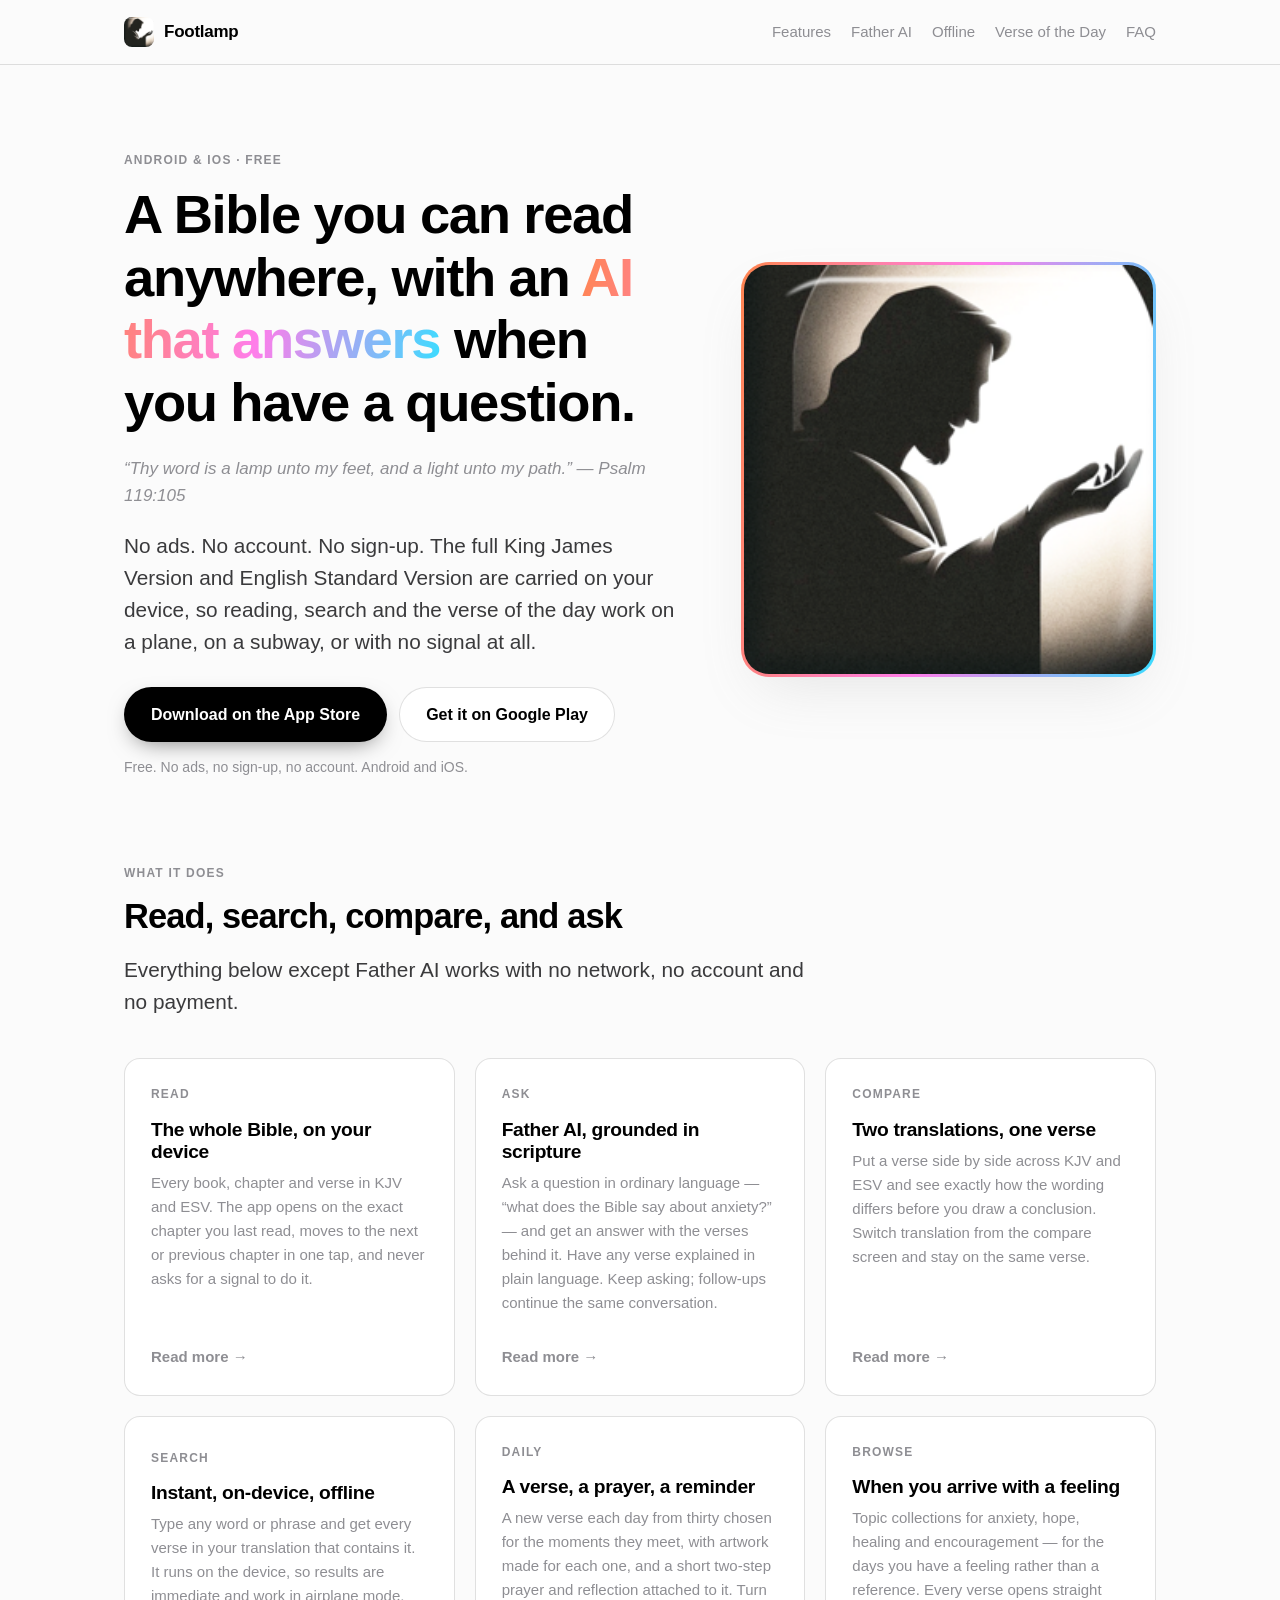
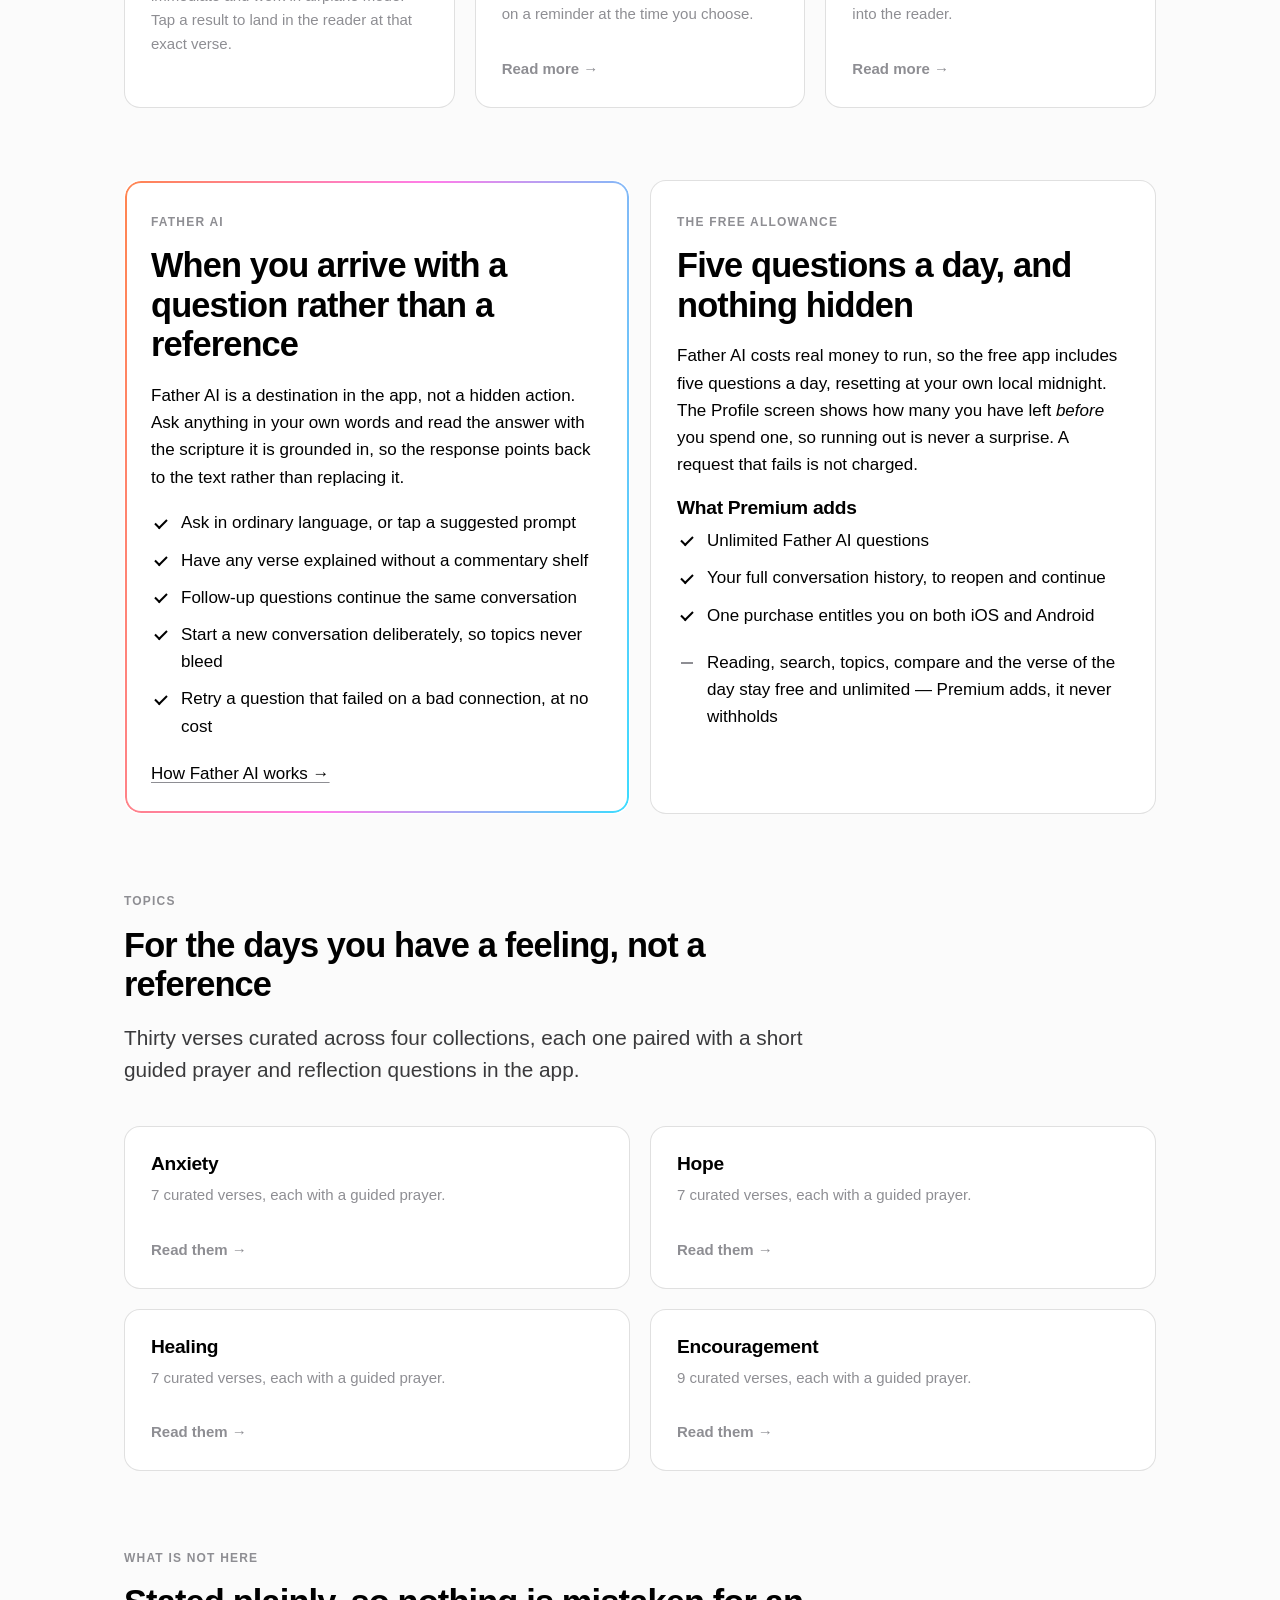
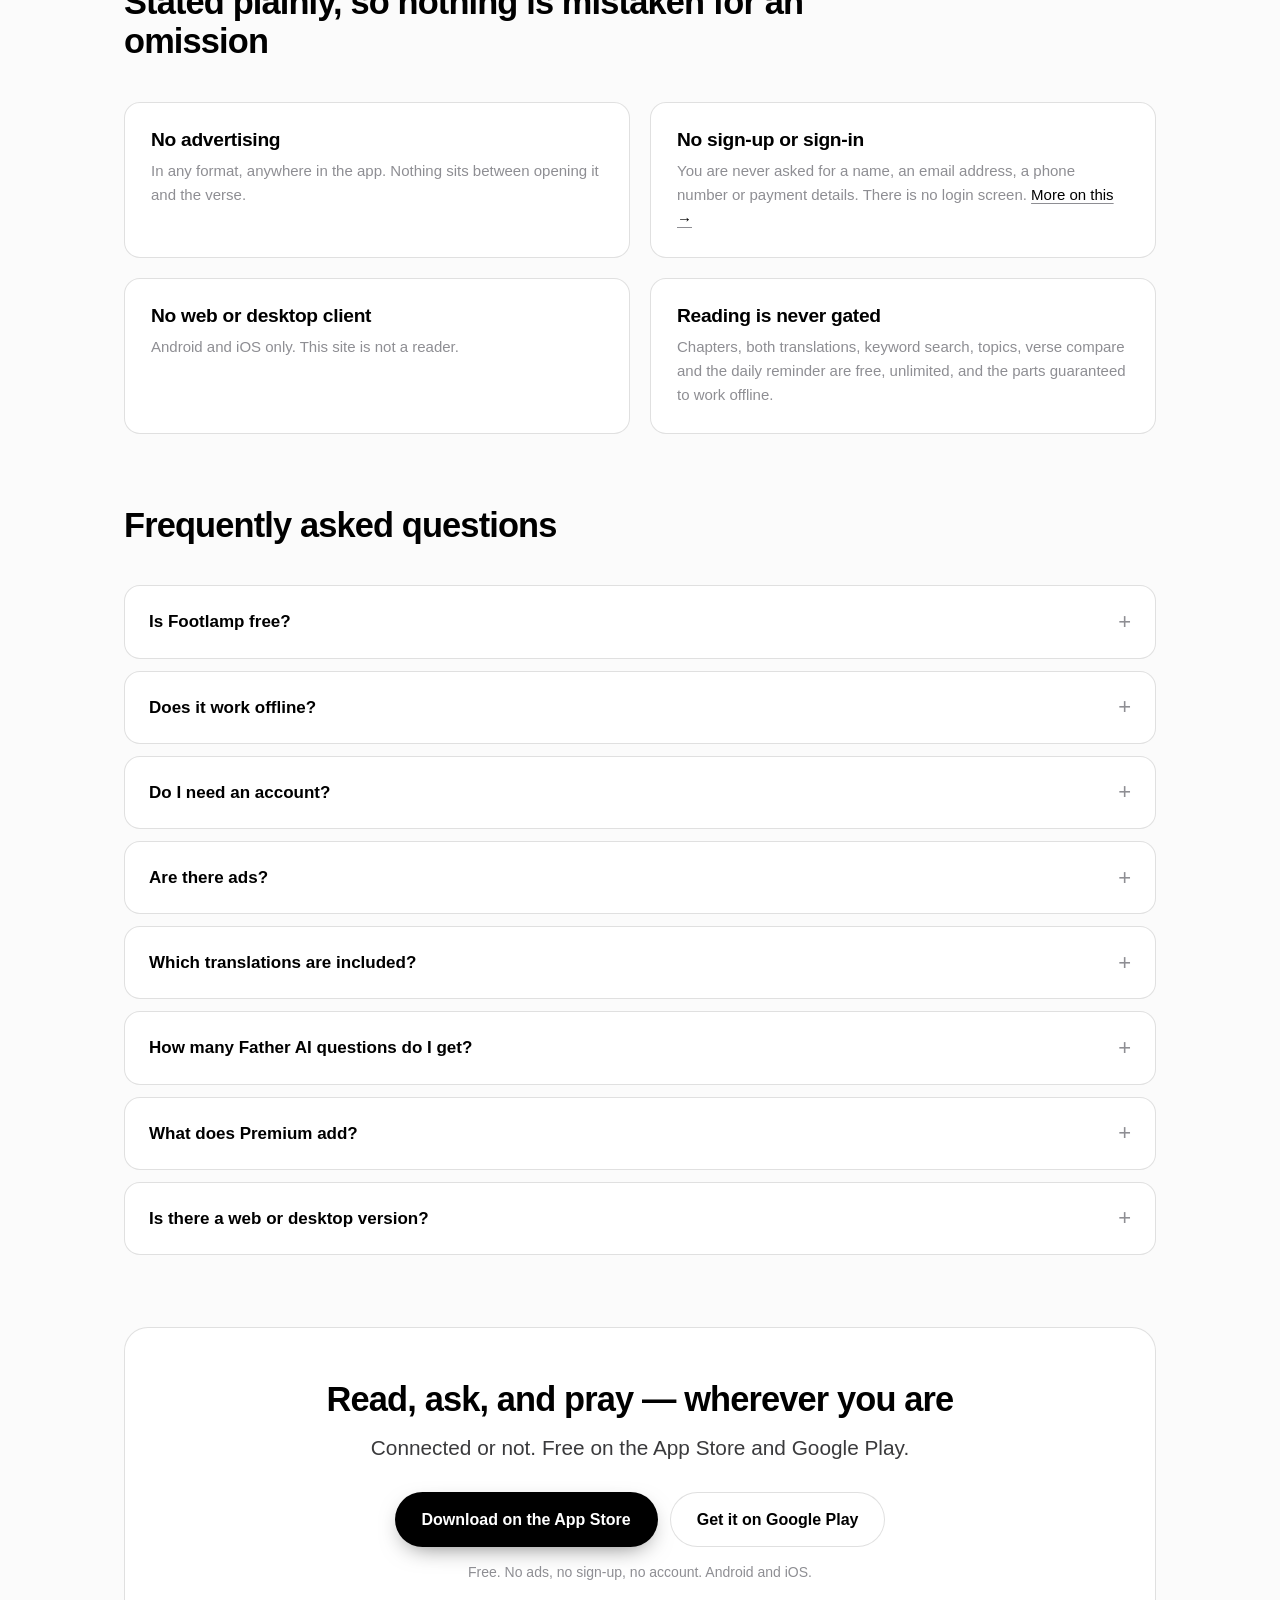
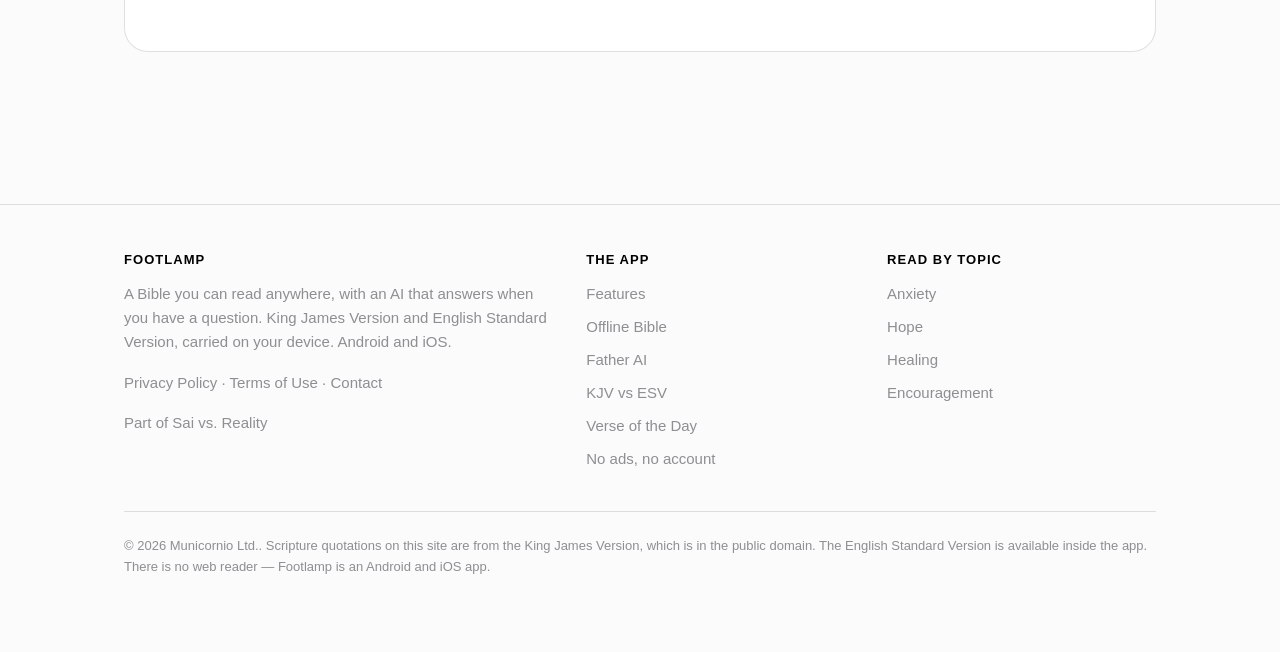
==== commit b55336f4: "Rename the site from Bible Project to Footlamp BibleProject (US Reg. 6970580/6970581) sent a tradema" ====
--- a/index.html
+++ b/index.html
@@ -3,35 +3,35 @@
 <head>
 <meta charset="utf-8">
 <meta name="viewport" content="width=device-width, initial-scale=1">
-<title>Bible Project: Offline KJV &amp; ESV Bible App with Father AI</title>
+<title>Footlamp: Offline KJV &amp; ESV Bible App with Father AI</title>
 <meta name="description" content="A free, ad-free Bible app for iOS and Android. Read KJV and ESV fully offline, compare translations, and ask Father AI any question. No account, no sign-up.">
-<link rel="canonical" href="https://mylesieong.github.io/products/bible-project/">
+<link rel="canonical" href="https://saivsreality.com/products/footlamp/">
 <meta name="theme-color" content="#FBFBFB">
 <meta name="color-scheme" content="light">
 <meta name="robots" content="index, follow, max-image-preview:large, max-snippet:-1">
 <meta name="author" content="Municornio Ltd.">
 
 <meta property="og:type" content="website">
-<meta property="og:site_name" content="Bible Project">
-<meta property="og:title" content="Bible Project: Offline KJV &amp; ESV Bible App with Father AI">
+<meta property="og:site_name" content="Footlamp">
+<meta property="og:title" content="Footlamp: Offline KJV &amp; ESV Bible App with Father AI">
 <meta property="og:description" content="A free, ad-free Bible app for iOS and Android. Read KJV and ESV fully offline, compare translations, and ask Father AI any question. No account, no sign-up.">
-<meta property="og:url" content="https://mylesieong.github.io/products/bible-project/">
+<meta property="og:url" content="https://saivsreality.com/products/footlamp/">
 <meta property="og:locale" content="en_CA">
-<meta property="og:image" content="https://mylesieong.github.io/products/bible-project/assets/img/og-image.png">
+<meta property="og:image" content="https://saivsreality.com/products/footlamp/assets/img/og-image.png">
 <meta property="og:image:width" content="1200">
 <meta property="og:image:height" content="630">
-<meta property="og:image:alt" content="Bible Project app icon">
+<meta property="og:image:alt" content="Footlamp app icon">
 
 <meta name="twitter:card" content="summary_large_image">
-<meta name="twitter:title" content="Bible Project: Offline KJV &amp; ESV Bible App with Father AI">
+<meta name="twitter:title" content="Footlamp: Offline KJV &amp; ESV Bible App with Father AI">
 <meta name="twitter:description" content="A free, ad-free Bible app for iOS and Android. Read KJV and ESV fully offline, compare translations, and ask Father AI any question. No account, no sign-up.">
-<meta name="twitter:image" content="https://mylesieong.github.io/products/bible-project/assets/img/og-image.png">
+<meta name="twitter:image" content="https://saivsreality.com/products/footlamp/assets/img/og-image.png">
 
 <link rel="icon" href="assets/img/favicon-32.png" sizes="32x32" type="image/png">
 <link rel="apple-touch-icon" href="assets/img/icon-180.png">
 <link rel="stylesheet" href="assets/css/site.css">
 
-<script type="application/ld+json">{"@context":"https://schema.org","@graph":[{"@type":"Organization","@id":"https://mylesieong.github.io/products/bible-project/#publisher","name":"Municornio Ltd.","url":"https://mylesieong.github.io/products/bible-project/","email":"unicornio.macau@gmail.com","logo":"https://mylesieong.github.io/products/bible-project/assets/img/app-logo.png"},{"@type":"WebSite","@id":"https://mylesieong.github.io/products/bible-project/#website","name":"Bible Project","url":"https://mylesieong.github.io/products/bible-project/","inLanguage":"en","publisher":{"@id":"https://mylesieong.github.io/products/bible-project/#publisher"}},{"@type":"MobileApplication","@id":"https://mylesieong.github.io/products/bible-project/#app","name":"Bible Project: Guided by AI","alternateName":"Bible Project","applicationCategory":"BooksApplication","operatingSystem":"iOS, Android","url":"https://mylesieong.github.io/products/bible-project/","image":"https://mylesieong.github.io/products/bible-project/assets/img/app-logo.png","description":"An offline Bible reader for iOS and Android with the King James Version and English Standard Version on the device, plus Father AI to answer questions and explain any verse. No ads and no account.","publisher":{"@id":"https://mylesieong.github.io/products/bible-project/#publisher"},"installUrl":["https://apps.apple.com/app/bible-project-guided-by-ai/id0000000000","https://play.google.com/store/apps/details?id=com.municornio.biblereader"],"featureList":["Full KJV and ESV text bundled on the device","Works offline for reading, search, topics and the verse of the day","Father AI answers questions and explains verses in plain language","Compare a verse side by side across translations","On-device keyword search across the whole Bible","Verse of the day with a guided prayer and reflection","Topic collections for anxiety, hope, healing and encouragement","Daily reminder notification","No advertising and no account"],"offers":{"@type":"Offer","price":"0","priceCurrency":"USD","description":"Free to download. Reading, translations, search, topics, verse compare and the verse of the day are free and unlimited. Father AI includes five questions a day free; an optional Premium subscription makes it unlimited and unlocks conversation history."}},{"@type":"FAQPage","mainEntity":[{"@type":"Question","name":"Is Bible Project free?","acceptedAnswer":{"@type":"Answer","text":"Yes. The app is free to download, and reading is never gated. Every book and chapter in KJV and ESV, keyword search, topic collections, verse compare, the verse of the day and the daily reminder are free and unlimited. Father AI includes five questions a day at no cost; an optional Premium subscription makes it unlimited and unlocks your conversation history."}},{"@type":"Question","name":"Does it work offline?","acceptedAnswer":{"@type":"Answer","text":"Reading, search, topics, verse compare and the verse of the day work with no network at all &mdash; the full text of both translations is carried on your device. Father AI is the one feature that needs a connection."}},{"@type":"Question","name":"Do I need an account?","acceptedAnswer":{"@type":"Answer","text":"No. There is no sign-up, no email address and no password. An anonymous identity is created silently on first launch so that Father AI and its history work, and that is the whole of it."}},{"@type":"Question","name":"Are there ads?","acceptedAnswer":{"@type":"Answer","text":"None, in any format, anywhere in the app."}},{"@type":"Question","name":"Which translations are included?","acceptedAnswer":{"@type":"Answer","text":"The King James Version and the English Standard Version, both bundled on the device. You can switch between them without losing your place, and compare a verse across the two side by side."}},{"@type":"Question","name":"How many Father AI questions do I get?","acceptedAnswer":{"@type":"Answer","text":"Five a day on the free app, resetting at your own local midnight. The Profile screen shows how many you have left before you spend one, and a question that fails on a bad connection is not charged against the allowance."}},{"@type":"Question","name":"What does Premium add?","acceptedAnswer":{"@type":"Answer","text":"Two things: Father AI becomes unlimited, and your full conversation history unlocks so you can reopen and continue anything you have asked before. It is bought through your existing App Store or Google Play account, works across both platforms from one purchase, and can be cancelled from your own store settings at any time."}},{"@type":"Question","name":"Is there a web or desktop version?","acceptedAnswer":{"@type":"Answer","text":"No. Bible Project is an Android and iOS app. This site describes it; the reading happens in the app."}}]}]}</script>
+<script type="application/ld+json">{"@context":"https://schema.org","@graph":[{"@type":"Organization","@id":"https://saivsreality.com/products/footlamp/#publisher","name":"Municornio Ltd.","url":"https://saivsreality.com/products/footlamp/","email":"unicornio.macau@gmail.com","logo":"https://saivsreality.com/products/footlamp/assets/img/app-logo.png"},{"@type":"WebSite","@id":"https://saivsreality.com/products/footlamp/#website","name":"Footlamp","url":"https://saivsreality.com/products/footlamp/","inLanguage":"en","publisher":{"@id":"https://saivsreality.com/products/footlamp/#publisher"}},{"@type":"MobileApplication","@id":"https://saivsreality.com/products/footlamp/#app","name":"Footlamp: Bible & Ask AI","alternateName":"Footlamp","applicationCategory":"BooksApplication","operatingSystem":"iOS, Android","url":"https://saivsreality.com/products/footlamp/","image":"https://saivsreality.com/products/footlamp/assets/img/app-logo.png","description":"An offline Bible reader for iOS and Android with the King James Version and English Standard Version on the device, plus Father AI to answer questions and explain any verse. No ads and no account.","publisher":{"@id":"https://saivsreality.com/products/footlamp/#publisher"},"installUrl":["https://apps.apple.com/app/id6504839289","https://play.google.com/store/apps/details?id=com.municornio.biblereader"],"featureList":["Full KJV and ESV text bundled on the device","Works offline for reading, search, topics and the verse of the day","Father AI answers questions and explains verses in plain language","Compare a verse side by side across translations","On-device keyword search across the whole Bible","Verse of the day with a guided prayer and reflection","Topic collections for anxiety, hope, healing and encouragement","Daily reminder notification","No advertising and no account"],"offers":{"@type":"Offer","price":"0","priceCurrency":"USD","description":"Free to download. Reading, translations, search, topics, verse compare and the verse of the day are free and unlimited. Father AI includes five questions a day free; an optional Premium subscription makes it unlimited and unlocks conversation history."}},{"@type":"FAQPage","mainEntity":[{"@type":"Question","name":"Is Footlamp free?","acceptedAnswer":{"@type":"Answer","text":"Yes. The app is free to download, and reading is never gated. Every book and chapter in KJV and ESV, keyword search, topic collections, verse compare, the verse of the day and the daily reminder are free and unlimited. Father AI includes five questions a day at no cost; an optional Premium subscription makes it unlimited and unlocks your conversation history."}},{"@type":"Question","name":"Does it work offline?","acceptedAnswer":{"@type":"Answer","text":"Reading, search, topics, verse compare and the verse of the day work with no network at all &mdash; the full text of both translations is carried on your device. Father AI is the one feature that needs a connection."}},{"@type":"Question","name":"Do I need an account?","acceptedAnswer":{"@type":"Answer","text":"No. There is no sign-up, no email address and no password. An anonymous identity is created silently on first launch so that Father AI and its history work, and that is the whole of it."}},{"@type":"Question","name":"Are there ads?","acceptedAnswer":{"@type":"Answer","text":"None, in any format, anywhere in the app."}},{"@type":"Question","name":"Which translations are included?","acceptedAnswer":{"@type":"Answer","text":"The King James Version and the English Standard Version, both bundled on the device. You can switch between them without losing your place, and compare a verse across the two side by side."}},{"@type":"Question","name":"How many Father AI questions do I get?","acceptedAnswer":{"@type":"Answer","text":"Five a day on the free app, resetting at your own local midnight. The Profile screen shows how many you have left before you spend one, and a question that fails on a bad connection is not charged against the allowance."}},{"@type":"Question","name":"What does Premium add?","acceptedAnswer":{"@type":"Answer","text":"Two things: Father AI becomes unlimited, and your full conversation history unlocks so you can reopen and continue anything you have asked before. It is bought through your existing App Store or Google Play account, works across both platforms from one purchase, and can be cancelled from your own store settings at any time."}},{"@type":"Question","name":"Is there a web or desktop version?","acceptedAnswer":{"@type":"Answer","text":"No. Footlamp is an Android and iOS app. This site describes it; the reading happens in the app."}}]}]}</script>
 </head>
 <body>
 <a class="skip-link" href="#main">Skip to content</a>
@@ -39,7 +39,7 @@
   <div class="wrap">
     <a class="brand" href="">
       <img src="assets/img/app-logo.png" width="30" height="30" alt="" loading="eager" decoding="async">
-      <span>Bible Project</span>
+      <span>Footlamp</span>
     </a>
     <nav class="site-nav" aria-label="Primary">
       <a href="#features">Features</a><a href="ai-bible-study-assistant/">Father AI</a><a href="offline-bible-app/">Offline</a><a href="verse-of-the-day/">Verse of the Day</a><a href="#faq">FAQ</a>
@@ -53,18 +53,19 @@
     <div>
       <span class="eyebrow">Android &amp; iOS &middot; Free</span>
       <h1>A Bible you can read anywhere, with an <span class="ai-text">AI that answers</span> when you have a question.</h1>
+      <p class="verse-line">&ldquo;Thy word is a lamp unto my feet, and a light unto my path.&rdquo; &mdash; Psalm 119:105</p>
       <p class="lead">No ads. No account. No sign-up. The full King James Version and
       English Standard Version are carried on your device, so reading, search and the
       verse of the day work on a plane, on a subway, or with no signal at all.</p>
       <div class="cta-row ">
-  <a class="btn btn-primary" href="https://apps.apple.com/app/bible-project-guided-by-ai/id0000000000">Download on the App&nbsp;Store</a>
+  <a class="btn btn-primary" href="https://apps.apple.com/app/id6504839289">Download on the App&nbsp;Store</a>
   <a class="btn btn-secondary" href="https://play.google.com/store/apps/details?id=com.municornio.biblereader">Get it on Google&nbsp;Play</a>
 </div>
 <p class="small muted">Free. No ads, no sign-up, no account. Android and iOS.</p>
     </div>
     <div class="hero-art">
       <img src="assets/img/app-logo.png" width="512" height="512"
-           alt="The Bible Project app icon: a figure with an open hand, lit from behind."
+           alt="The Footlamp app icon: a figure with an open hand, lit from behind."
            loading="eager" decoding="async" fetchpriority="high">
     </div>
   </div>
@@ -171,7 +172,7 @@
     <div class="section-head">
       <h2 id="faq-heading">Frequently asked questions</h2>
     </div>
-    <div class="faq"><details class="faq-item"><summary>Is Bible Project free?</summary><p>Yes. The app is free to download, and reading is never gated. Every book and chapter in KJV and ESV, keyword search, topic collections, verse compare, the verse of the day and the daily reminder are free and unlimited. Father AI includes five questions a day at no cost; an optional Premium subscription makes it unlimited and unlocks your conversation history.</p></details><details class="faq-item"><summary>Does it work offline?</summary><p>Reading, search, topics, verse compare and the verse of the day work with no network at all &mdash; the full text of both translations is carried on your device. Father AI is the one feature that needs a connection.</p></details><details class="faq-item"><summary>Do I need an account?</summary><p>No. There is no sign-up, no email address and no password. An anonymous identity is created silently on first launch so that Father AI and its history work, and that is the whole of it.</p></details><details class="faq-item"><summary>Are there ads?</summary><p>None, in any format, anywhere in the app.</p></details><details class="faq-item"><summary>Which translations are included?</summary><p>The King James Version and the English Standard Version, both bundled on the device. You can switch between them without losing your place, and compare a verse across the two side by side.</p></details><details class="faq-item"><summary>How many Father AI questions do I get?</summary><p>Five a day on the free app, resetting at your own local midnight. The Profile screen shows how many you have left before you spend one, and a question that fails on a bad connection is not charged against the allowance.</p></details><details class="faq-item"><summary>What does Premium add?</summary><p>Two things: Father AI becomes unlimited, and your full conversation history unlocks so you can reopen and continue anything you have asked before. It is bought through your existing App Store or Google Play account, works across both platforms from one purchase, and can be cancelled from your own store settings at any time.</p></details><details class="faq-item"><summary>Is there a web or desktop version?</summary><p>No. Bible Project is an Android and iOS app. This site describes it; the reading happens in the app.</p></details></div>
+    <div class="faq"><details class="faq-item"><summary>Is Footlamp free?</summary><p>Yes. The app is free to download, and reading is never gated. Every book and chapter in KJV and ESV, keyword search, topic collections, verse compare, the verse of the day and the daily reminder are free and unlimited. Father AI includes five questions a day at no cost; an optional Premium subscription makes it unlimited and unlocks your conversation history.</p></details><details class="faq-item"><summary>Does it work offline?</summary><p>Reading, search, topics, verse compare and the verse of the day work with no network at all &mdash; the full text of both translations is carried on your device. Father AI is the one feature that needs a connection.</p></details><details class="faq-item"><summary>Do I need an account?</summary><p>No. There is no sign-up, no email address and no password. An anonymous identity is created silently on first launch so that Father AI and its history work, and that is the whole of it.</p></details><details class="faq-item"><summary>Are there ads?</summary><p>None, in any format, anywhere in the app.</p></details><details class="faq-item"><summary>Which translations are included?</summary><p>The King James Version and the English Standard Version, both bundled on the device. You can switch between them without losing your place, and compare a verse across the two side by side.</p></details><details class="faq-item"><summary>How many Father AI questions do I get?</summary><p>Five a day on the free app, resetting at your own local midnight. The Profile screen shows how many you have left before you spend one, and a question that fails on a bad connection is not charged against the allowance.</p></details><details class="faq-item"><summary>What does Premium add?</summary><p>Two things: Father AI becomes unlimited, and your full conversation history unlocks so you can reopen and continue anything you have asked before. It is bought through your existing App Store or Google Play account, works across both platforms from one purchase, and can be cancelled from your own store settings at any time.</p></details><details class="faq-item"><summary>Is there a web or desktop version?</summary><p>No. Footlamp is an Android and iOS app. This site describes it; the reading happens in the app.</p></details></div>
   </div>
 </section>
 
@@ -179,7 +180,7 @@
   <h2 id="cta-heading">Read, ask, and pray &mdash; wherever you are</h2>
   <p class="lead">Connected or not. Free on the App Store and Google Play.</p>
   <div class="cta-row ">
-  <a class="btn btn-primary" href="https://apps.apple.com/app/bible-project-guided-by-ai/id0000000000">Download on the App&nbsp;Store</a>
+  <a class="btn btn-primary" href="https://apps.apple.com/app/id6504839289">Download on the App&nbsp;Store</a>
   <a class="btn btn-secondary" href="https://play.google.com/store/apps/details?id=com.municornio.biblereader">Get it on Google&nbsp;Play</a>
 </div>
 <p class="small muted">Free. No ads, no sign-up, no account. Android and iOS.</p>
@@ -190,11 +191,11 @@
   <div class="wrap">
     <div class="footer-grid">
       <div>
-        <h2>Bible Project</h2>
+        <h2>Footlamp</h2>
         <p>A Bible you can read anywhere, with an AI that answers when you have a
         question. King James Version and English Standard Version, carried on your
         device. Android and iOS.</p>
-        <p><a href="https://mylesieong.github.io/products/bible-project/privacy-policy.html">Privacy Policy</a> &middot;
+        <p><a href="https://saivsreality.com/products/footlamp/privacy-policy.html">Privacy Policy</a> &middot;
            <a href="https://www.apple.com/legal/internet-services/itunes/dev/stdeula/">Terms of Use</a> &middot;
            <a href="mailto:unicornio.macau@gmail.com">Contact</a></p>
         <p>Part of <a href="https://mylesieong.github.io/">Sai vs. Reality</a></p>
@@ -203,7 +204,7 @@
     </div>
     <p class="colophon">&copy; 2026 Municornio Ltd.. Scripture quotations on this
     site are from the King James Version, which is in the public domain. The English Standard
-    Version is available inside the app. There is no web reader &mdash; Bible Project is an
+    Version is available inside the app. There is no web reader &mdash; Footlamp is an
     Android and iOS app.</p>
   </div>
 </footer>
--- a/assets/css/site.css
+++ b/assets/css/site.css
@@ -1,4 +1,4 @@
-/* Bible Project — site styles.
+/* Footlamp — site styles.
    Palette lifted from the app's AppColors
    (shared/src/commonMain/kotlin/com/municornio/biblereader/ui/theme/Theme.kt).
    The app is light-only by design; the site preserves that rather than
@@ -130,6 +130,7 @@
   gap: 56px; align-items: center;
 }
 .hero p.lead { max-width: 34em; }
+.hero .verse-line { font-style: italic; color: var(--muted); margin: -0.4em 0 1.2em; max-width: 34em; }
 .hero-art {
   position: relative; aspect-ratio: 1; border-radius: 28px; overflow: hidden;
   background: var(--surface); box-shadow: 0 24px 60px -20px var(--shadow);
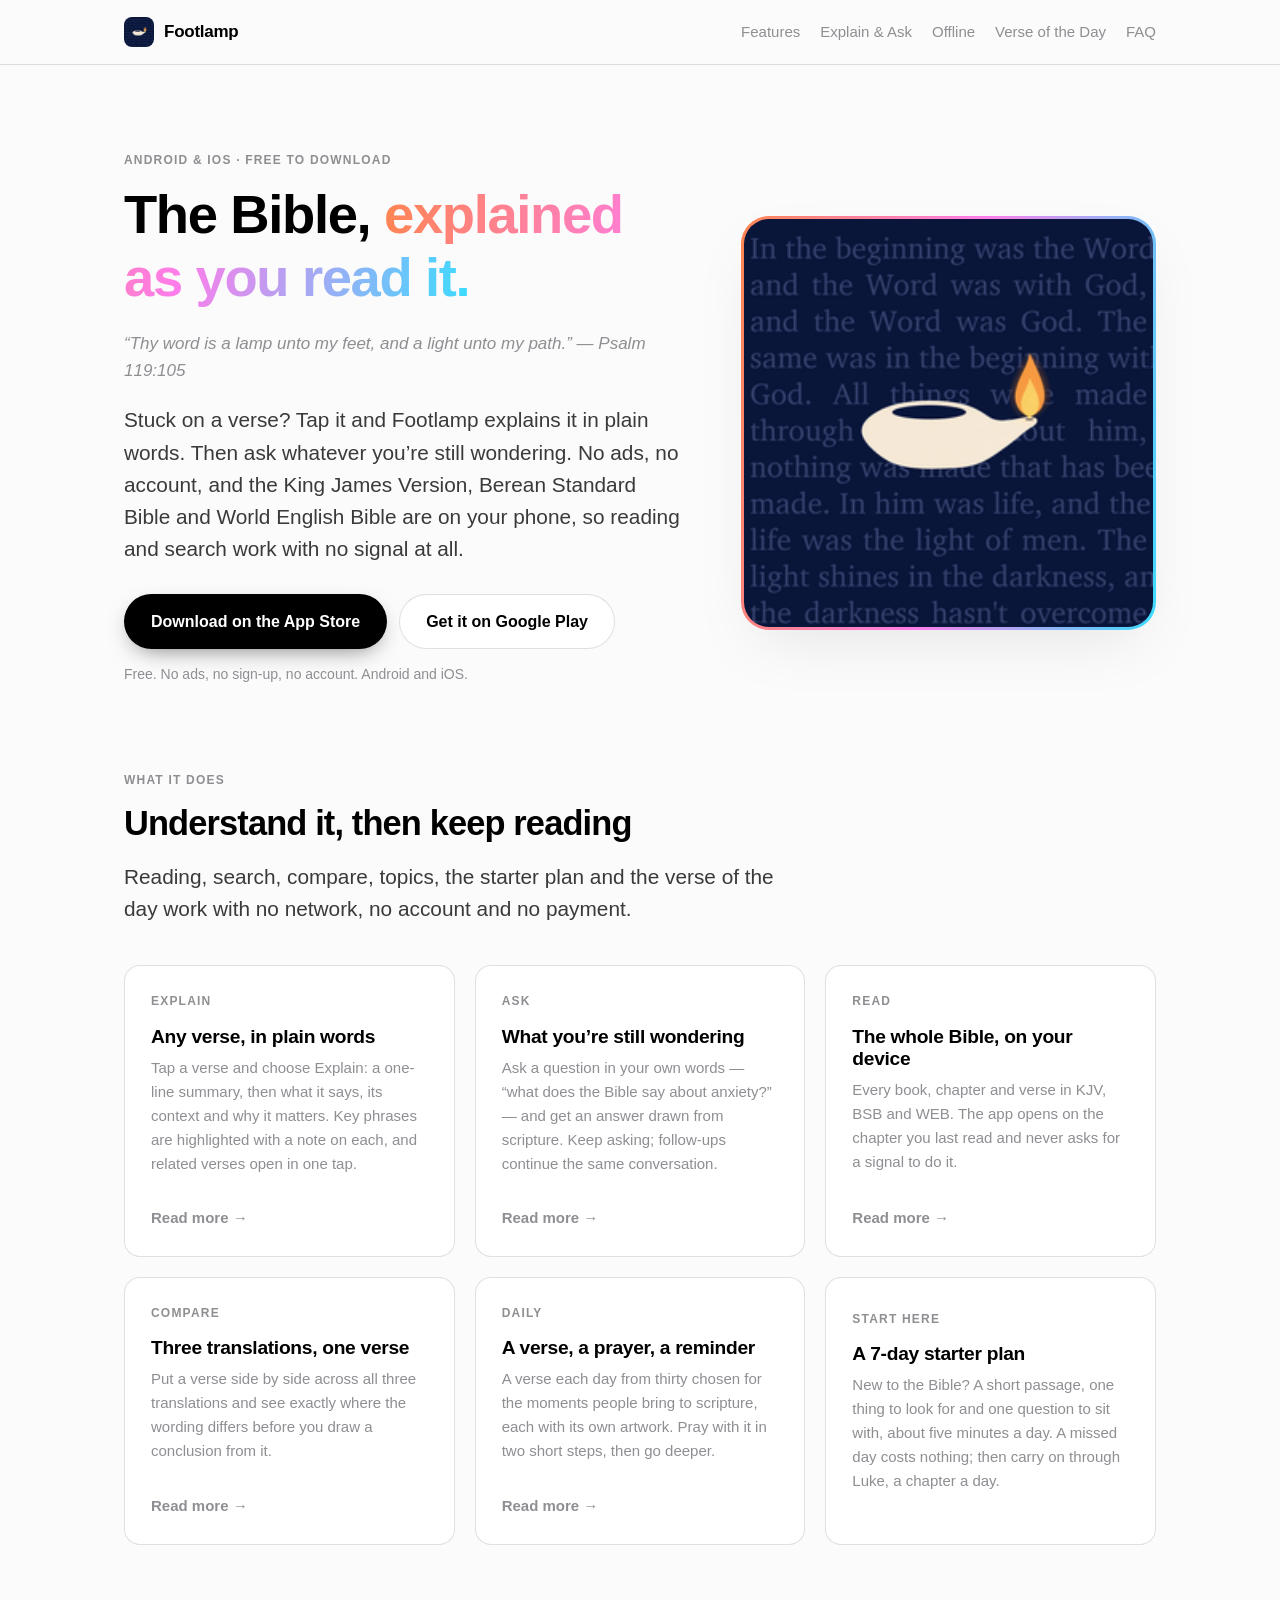
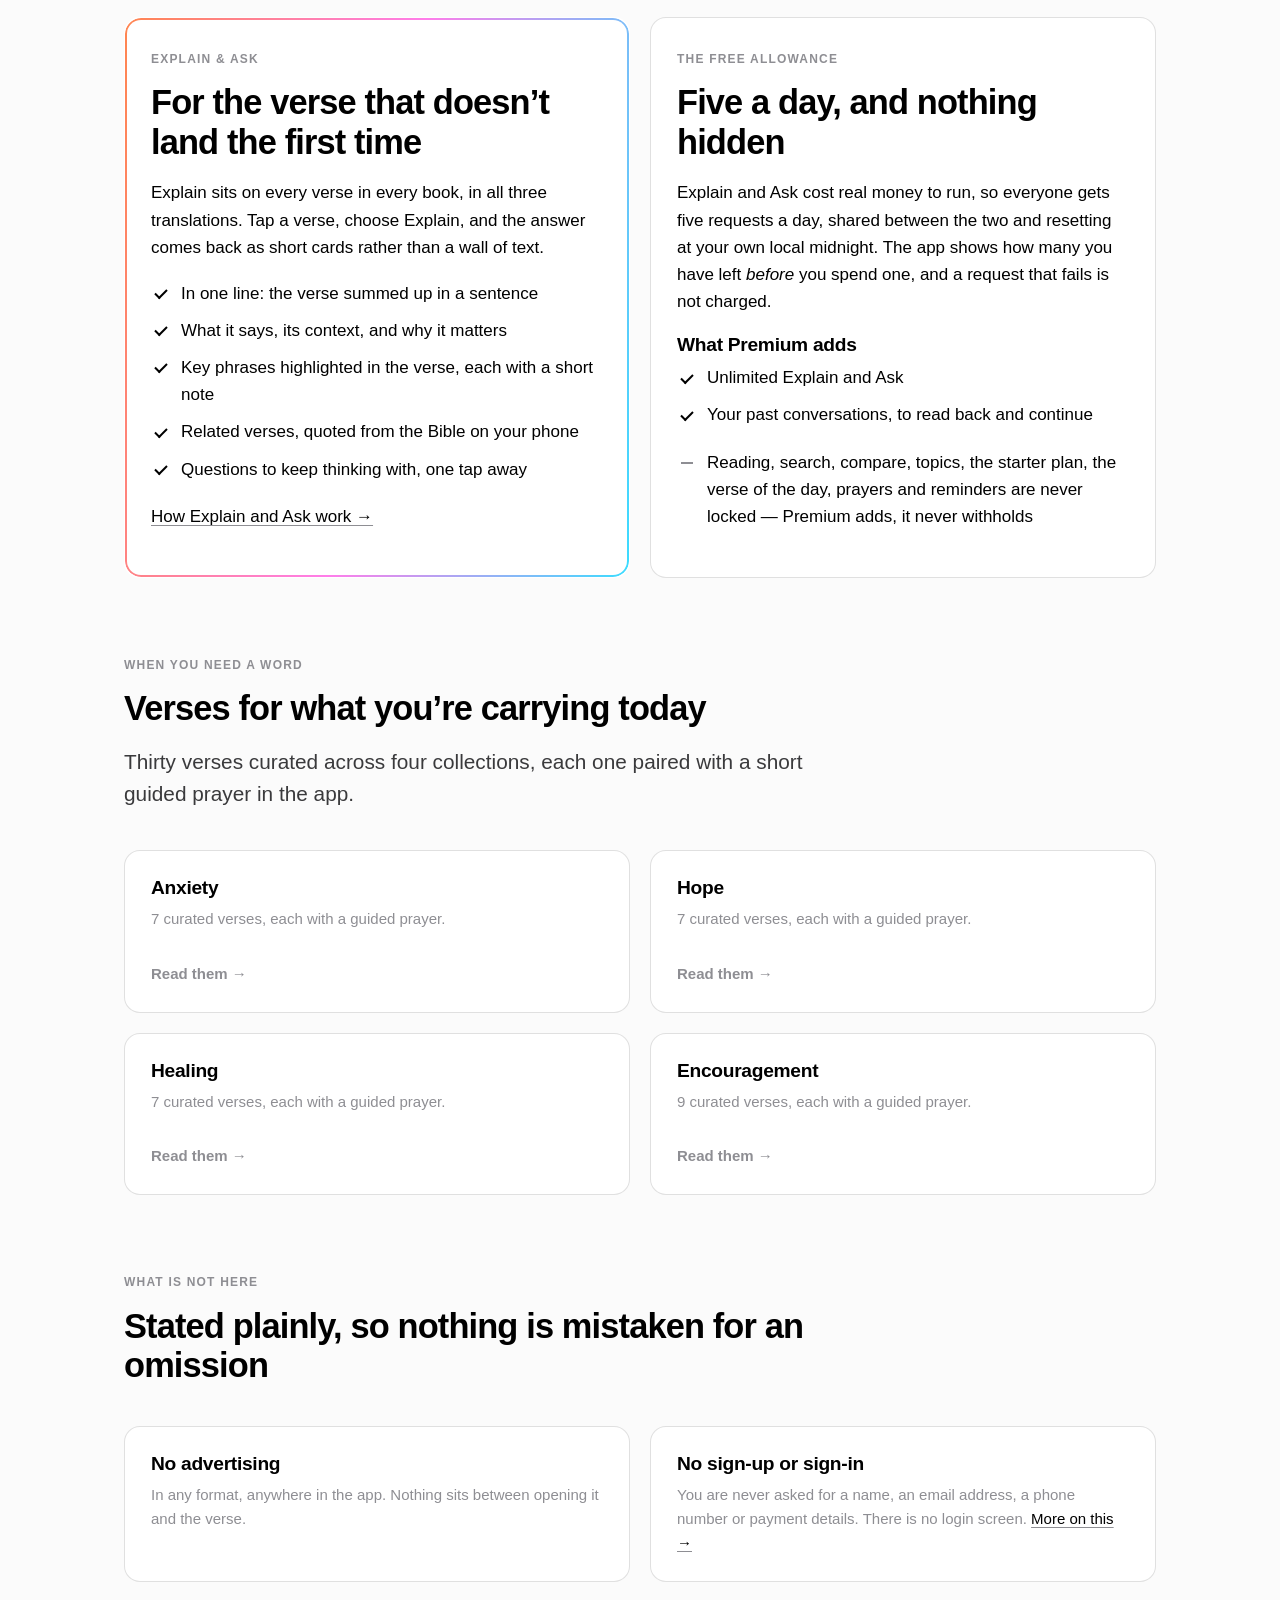
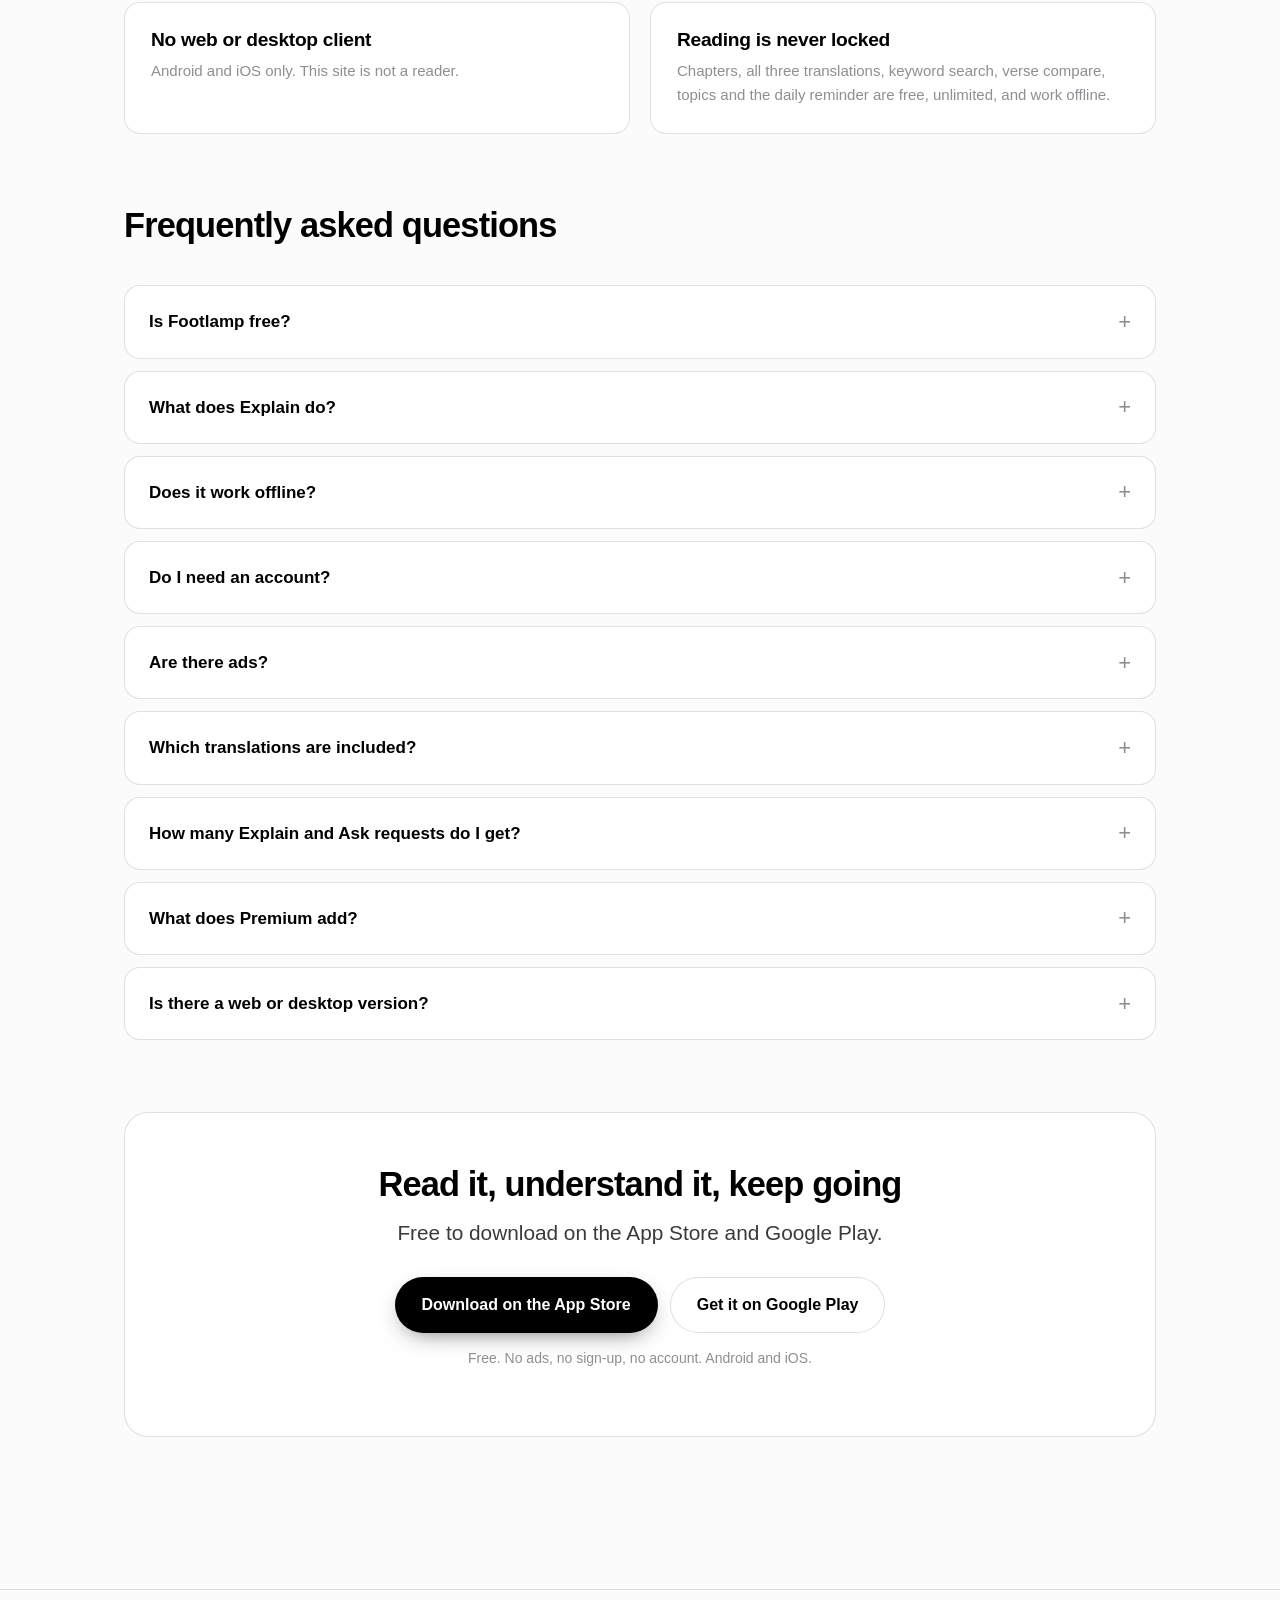
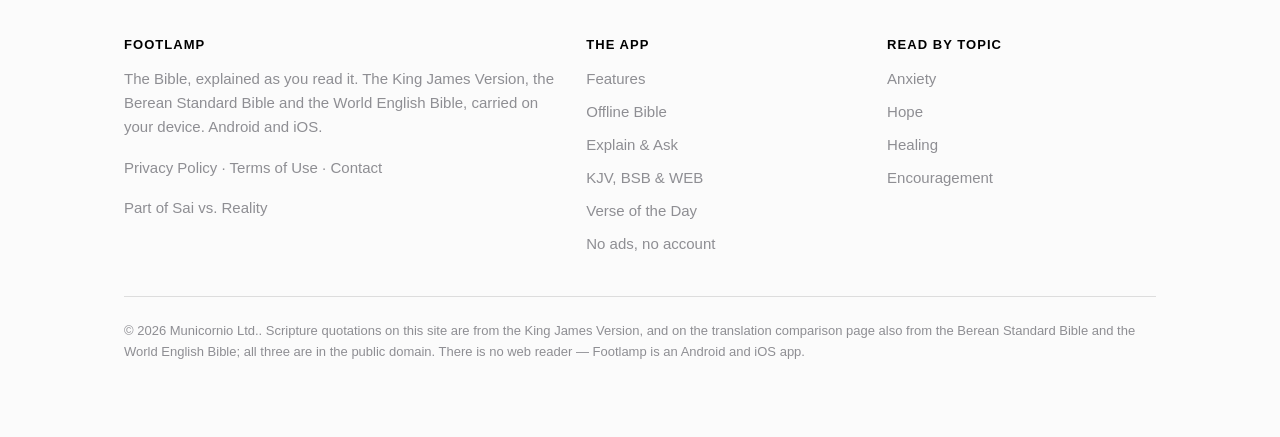
==== commit cb2e44c9: "Update the site for 1.0.6: Explain and Ask, KJV/BSB/WEB, new icon - The AI features are Explain and " ====
--- a/index.html
+++ b/index.html
@@ -3,8 +3,8 @@
 <head>
 <meta charset="utf-8">
 <meta name="viewport" content="width=device-width, initial-scale=1">
-<title>Footlamp: Offline KJV &amp; ESV Bible App with Father AI</title>
-<meta name="description" content="A free, ad-free Bible app for iOS and Android. Read KJV and ESV fully offline, compare translations, and ask Father AI any question. No account, no sign-up.">
+<title>Footlamp: Explain Bible Verses - Free Offline Bible App</title>
+<meta name="description" content="Tap any Bible verse and Footlamp explains it in plain words, then answers your questions. KJV, BSB and WEB offline on iOS and Android. No ads, no account.">
 <link rel="canonical" href="https://saivsreality.com/products/footlamp/">
 <meta name="theme-color" content="#FBFBFB">
 <meta name="color-scheme" content="light">
@@ -13,8 +13,8 @@
 
 <meta property="og:type" content="website">
 <meta property="og:site_name" content="Footlamp">
-<meta property="og:title" content="Footlamp: Offline KJV &amp; ESV Bible App with Father AI">
-<meta property="og:description" content="A free, ad-free Bible app for iOS and Android. Read KJV and ESV fully offline, compare translations, and ask Father AI any question. No account, no sign-up.">
+<meta property="og:title" content="Footlamp: Explain Bible Verses - Free Offline Bible App">
+<meta property="og:description" content="Tap any Bible verse and Footlamp explains it in plain words, then answers your questions. KJV, BSB and WEB offline on iOS and Android. No ads, no account.">
 <meta property="og:url" content="https://saivsreality.com/products/footlamp/">
 <meta property="og:locale" content="en_CA">
 <meta property="og:image" content="https://saivsreality.com/products/footlamp/assets/img/og-image.png">
@@ -23,15 +23,15 @@
 <meta property="og:image:alt" content="Footlamp app icon">
 
 <meta name="twitter:card" content="summary_large_image">
-<meta name="twitter:title" content="Footlamp: Offline KJV &amp; ESV Bible App with Father AI">
-<meta name="twitter:description" content="A free, ad-free Bible app for iOS and Android. Read KJV and ESV fully offline, compare translations, and ask Father AI any question. No account, no sign-up.">
+<meta name="twitter:title" content="Footlamp: Explain Bible Verses - Free Offline Bible App">
+<meta name="twitter:description" content="Tap any Bible verse and Footlamp explains it in plain words, then answers your questions. KJV, BSB and WEB offline on iOS and Android. No ads, no account.">
 <meta name="twitter:image" content="https://saivsreality.com/products/footlamp/assets/img/og-image.png">
 
 <link rel="icon" href="assets/img/favicon-32.png" sizes="32x32" type="image/png">
 <link rel="apple-touch-icon" href="assets/img/icon-180.png">
 <link rel="stylesheet" href="assets/css/site.css">
 
-<script type="application/ld+json">{"@context":"https://schema.org","@graph":[{"@type":"Organization","@id":"https://saivsreality.com/products/footlamp/#publisher","name":"Municornio Ltd.","url":"https://saivsreality.com/products/footlamp/","email":"unicornio.macau@gmail.com","logo":"https://saivsreality.com/products/footlamp/assets/img/app-logo.png"},{"@type":"WebSite","@id":"https://saivsreality.com/products/footlamp/#website","name":"Footlamp","url":"https://saivsreality.com/products/footlamp/","inLanguage":"en","publisher":{"@id":"https://saivsreality.com/products/footlamp/#publisher"}},{"@type":"MobileApplication","@id":"https://saivsreality.com/products/footlamp/#app","name":"Footlamp: Bible & Ask AI","alternateName":"Footlamp","applicationCategory":"BooksApplication","operatingSystem":"iOS, Android","url":"https://saivsreality.com/products/footlamp/","image":"https://saivsreality.com/products/footlamp/assets/img/app-logo.png","description":"An offline Bible reader for iOS and Android with the King James Version and English Standard Version on the device, plus Father AI to answer questions and explain any verse. No ads and no account.","publisher":{"@id":"https://saivsreality.com/products/footlamp/#publisher"},"installUrl":["https://apps.apple.com/app/id6504839289","https://play.google.com/store/apps/details?id=com.municornio.biblereader"],"featureList":["Full KJV and ESV text bundled on the device","Works offline for reading, search, topics and the verse of the day","Father AI answers questions and explains verses in plain language","Compare a verse side by side across translations","On-device keyword search across the whole Bible","Verse of the day with a guided prayer and reflection","Topic collections for anxiety, hope, healing and encouragement","Daily reminder notification","No advertising and no account"],"offers":{"@type":"Offer","price":"0","priceCurrency":"USD","description":"Free to download. Reading, translations, search, topics, verse compare and the verse of the day are free and unlimited. Father AI includes five questions a day free; an optional Premium subscription makes it unlimited and unlocks conversation history."}},{"@type":"FAQPage","mainEntity":[{"@type":"Question","name":"Is Footlamp free?","acceptedAnswer":{"@type":"Answer","text":"Yes. The app is free to download, and reading is never gated. Every book and chapter in KJV and ESV, keyword search, topic collections, verse compare, the verse of the day and the daily reminder are free and unlimited. Father AI includes five questions a day at no cost; an optional Premium subscription makes it unlimited and unlocks your conversation history."}},{"@type":"Question","name":"Does it work offline?","acceptedAnswer":{"@type":"Answer","text":"Reading, search, topics, verse compare and the verse of the day work with no network at all &mdash; the full text of both translations is carried on your device. Father AI is the one feature that needs a connection."}},{"@type":"Question","name":"Do I need an account?","acceptedAnswer":{"@type":"Answer","text":"No. There is no sign-up, no email address and no password. An anonymous identity is created silently on first launch so that Father AI and its history work, and that is the whole of it."}},{"@type":"Question","name":"Are there ads?","acceptedAnswer":{"@type":"Answer","text":"None, in any format, anywhere in the app."}},{"@type":"Question","name":"Which translations are included?","acceptedAnswer":{"@type":"Answer","text":"The King James Version and the English Standard Version, both bundled on the device. You can switch between them without losing your place, and compare a verse across the two side by side."}},{"@type":"Question","name":"How many Father AI questions do I get?","acceptedAnswer":{"@type":"Answer","text":"Five a day on the free app, resetting at your own local midnight. The Profile screen shows how many you have left before you spend one, and a question that fails on a bad connection is not charged against the allowance."}},{"@type":"Question","name":"What does Premium add?","acceptedAnswer":{"@type":"Answer","text":"Two things: Father AI becomes unlimited, and your full conversation history unlocks so you can reopen and continue anything you have asked before. It is bought through your existing App Store or Google Play account, works across both platforms from one purchase, and can be cancelled from your own store settings at any time."}},{"@type":"Question","name":"Is there a web or desktop version?","acceptedAnswer":{"@type":"Answer","text":"No. Footlamp is an Android and iOS app. This site describes it; the reading happens in the app."}}]}]}</script>
+<script type="application/ld+json">{"@context":"https://schema.org","@graph":[{"@type":"Organization","@id":"https://saivsreality.com/products/footlamp/#publisher","name":"Municornio Ltd.","url":"https://saivsreality.com/products/footlamp/","email":"unicornio.macau@gmail.com","logo":"https://saivsreality.com/products/footlamp/assets/img/app-logo.png"},{"@type":"WebSite","@id":"https://saivsreality.com/products/footlamp/#website","name":"Footlamp","url":"https://saivsreality.com/products/footlamp/","inLanguage":"en","publisher":{"@id":"https://saivsreality.com/products/footlamp/#publisher"}},{"@type":"MobileApplication","@id":"https://saivsreality.com/products/footlamp/#app","name":"Footlamp: Explain Bible Verses","alternateName":"Footlamp","applicationCategory":"BooksApplication","operatingSystem":"iOS, Android","url":"https://saivsreality.com/products/footlamp/","image":"https://saivsreality.com/products/footlamp/assets/img/app-logo.png","description":"A Bible app for iOS and Android that explains any verse in plain words and answers your questions. The King James Version, Berean Standard Bible and World English Bible are on the device, so reading and search work offline. No ads and no account.","publisher":{"@id":"https://saivsreality.com/products/footlamp/#publisher"},"installUrl":["https://apps.apple.com/app/id6504839289","https://play.google.com/store/apps/details?id=com.municornio.biblereader"],"featureList":["Explain any verse: a one-line summary, what it says, its context and why it matters","Key phrases highlighted in the verse, related verses and follow-up questions","Ask a question in your own words and keep the conversation going","Full KJV, BSB and WEB text bundled on the device","Works offline for reading, search, compare, topics and the verse of the day","Compare a verse side by side across all three translations","On-device keyword search across the whole Bible","A 7-day starter plan for people new to the Bible","Verse of the day with a two-step prayer","Topic collections for anxiety, hope, healing and encouragement","Daily reminder notification","No advertising and no account"],"offers":{"@type":"Offer","price":"0","priceCurrency":"USD","description":"Free to download. Reading, search, compare, topics, the starter plan, the verse of the day, prayers and reminders are never locked. Everyone gets 5 Explain or Ask requests a day; an optional Premium subscription makes them unlimited and keeps past conversations."}},{"@type":"FAQPage","mainEntity":[{"@type":"Question","name":"Is Footlamp free?","acceptedAnswer":{"@type":"Answer","text":"Yes. The app is free to download, and reading is never locked. Every book and chapter in KJV, BSB and WEB, keyword search, verse compare, the topic collections, the 7-day starter plan, the verse of the day, prayers and the daily reminder are free and unlimited. Everyone also gets 5 Explain or Ask requests a day; an optional Premium subscription makes them unlimited and keeps your past conversations."}},{"@type":"Question","name":"What does Explain do?","acceptedAnswer":{"@type":"Answer","text":"Tap any verse and choose Explain. You get a one-line summary, then what the verse says, its context and why it matters, in plain words. Key phrases are highlighted in the verse with a short note on each, related verses open in one tap, and a few follow-up questions are there if you want to keep going."}},{"@type":"Question","name":"Does it work offline?","acceptedAnswer":{"@type":"Answer","text":"Reading, search, compare, topics, the starter plan and the verse of the day work with no network at all &mdash; the full text of all three translations is carried on your device. Explain, Ask and prayers for a verse are generated, so they need a connection."}},{"@type":"Question","name":"Do I need an account?","acceptedAnswer":{"@type":"Answer","text":"No. There is no sign-up, no email address and no password. An anonymous identity is created silently on first launch so that Explain, Ask and your conversations work, and that is the whole of it."}},{"@type":"Question","name":"Are there ads?","acceptedAnswer":{"@type":"Answer","text":"None, in any format, anywhere in the app."}},{"@type":"Question","name":"Which translations are included?","acceptedAnswer":{"@type":"Answer","text":"The King James Version, the Berean Standard Bible and the World English Bible, all bundled on the device. You can switch between them without losing your place, and compare a verse across all three side by side."}},{"@type":"Question","name":"How many Explain and Ask requests do I get?","acceptedAnswer":{"@type":"Answer","text":"Five a day on the free app, shared between Explain and Ask and resetting at your own local midnight. The app shows how many you have left before you spend one, and a request that fails on a bad connection is not charged against the allowance."}},{"@type":"Question","name":"What does Premium add?","acceptedAnswer":{"@type":"Answer","text":"Two things: Explain and Ask become unlimited, and your past conversations are kept so you can read them back and continue them. It is bought through your existing App Store or Google Play account and can be cancelled from your own store settings at any time."}},{"@type":"Question","name":"Is there a web or desktop version?","acceptedAnswer":{"@type":"Answer","text":"No. Footlamp is an Android and iOS app. This site describes it; the reading happens in the app."}}]}]}</script>
 </head>
 <body>
 <a class="skip-link" href="#main">Skip to content</a>
@@ -42,7 +42,7 @@
       <span>Footlamp</span>
     </a>
     <nav class="site-nav" aria-label="Primary">
-      <a href="#features">Features</a><a href="ai-bible-study-assistant/">Father AI</a><a href="offline-bible-app/">Offline</a><a href="verse-of-the-day/">Verse of the Day</a><a href="#faq">FAQ</a>
+      <a href="#features">Features</a><a href="ai-bible-study-assistant/">Explain &amp; Ask</a><a href="offline-bible-app/">Offline</a><a href="verse-of-the-day/">Verse of the Day</a><a href="#faq">FAQ</a>
     </nav>
   </div>
 </header>
@@ -51,12 +51,13 @@
 <section class="hero">
   <div class="wrap hero-grid">
     <div>
-      <span class="eyebrow">Android &amp; iOS &middot; Free</span>
-      <h1>A Bible you can read anywhere, with an <span class="ai-text">AI that answers</span> when you have a question.</h1>
+      <span class="eyebrow">Android &amp; iOS &middot; Free to download</span>
+      <h1>The Bible, <span class="ai-text">explained as you read it.</span></h1>
       <p class="verse-line">&ldquo;Thy word is a lamp unto my feet, and a light unto my path.&rdquo; &mdash; Psalm 119:105</p>
-      <p class="lead">No ads. No account. No sign-up. The full King James Version and
-      English Standard Version are carried on your device, so reading, search and the
-      verse of the day work on a plane, on a subway, or with no signal at all.</p>
+      <p class="lead">Stuck on a verse? Tap it and Footlamp explains it in plain words.
+      Then ask whatever you&rsquo;re still wondering. No ads, no account, and the King
+      James Version, Berean Standard Bible and World English Bible are on your phone, so
+      reading and search work with no signal at all.</p>
       <div class="cta-row ">
   <a class="btn btn-primary" href="https://apps.apple.com/app/id6504839289">Download on the App&nbsp;Store</a>
   <a class="btn btn-secondary" href="https://play.google.com/store/apps/details?id=com.municornio.biblereader">Get it on Google&nbsp;Play</a>
@@ -65,7 +66,7 @@
     </div>
     <div class="hero-art">
       <img src="assets/img/app-logo.png" width="512" height="512"
-           alt="The Footlamp app icon: a figure with an open hand, lit from behind."
+           alt="The Footlamp app icon: a lit clay oil lamp over the opening verses of John."
            loading="eager" decoding="async" fetchpriority="high">
     </div>
   </div>
@@ -75,48 +76,48 @@
   <div class="wrap">
     <div class="section-head">
       <span class="eyebrow">What it does</span>
-      <h2 id="features-heading">Read, search, compare, and ask</h2>
-      <p class="lead">Everything below except Father AI works with no network, no
-      account and no payment.</p>
-    </div>
-    <div class="grid grid-3"><a class="card" href="offline-bible-app/"><span class="eyebrow">Read</span><h3>The whole Bible, on your device</h3><p class="muted">Every book, chapter and verse in KJV and ESV. The app opens on the exact chapter you last read, moves to the next or previous chapter in one tap, and never asks for a signal to do it.</p><p class="more">Read more &rarr;</p></a><a class="card" href="ai-bible-study-assistant/"><span class="eyebrow">Ask</span><h3>Father AI, grounded in scripture</h3><p class="muted">Ask a question in ordinary language &mdash; &ldquo;what does the Bible say about anxiety?&rdquo; &mdash; and get an answer with the verses behind it. Have any verse explained in plain language. Keep asking; follow-ups continue the same conversation.</p><p class="more">Read more &rarr;</p></a><a class="card" href="kjv-vs-esv/"><span class="eyebrow">Compare</span><h3>Two translations, one verse</h3><p class="muted">Put a verse side by side across KJV and ESV and see exactly how the wording differs before you draw a conclusion. Switch translation from the compare screen and stay on the same verse.</p><p class="more">Read more &rarr;</p></a><div class="card"><span class="eyebrow">Search</span><h3>Instant, on-device, offline</h3><p class="muted">Type any word or phrase and get every verse in your translation that contains it. It runs on the device, so results are immediate and work in airplane mode. Tap a result to land in the reader at that exact verse.</p></div><a class="card" href="verse-of-the-day/"><span class="eyebrow">Daily</span><h3>A verse, a prayer, a reminder</h3><p class="muted">A new verse each day from thirty chosen for the moments they meet, with artwork made for each one, and a short two-step prayer and reflection attached to it. Turn on a reminder at the time you choose.</p><p class="more">Read more &rarr;</p></a><a class="card" href="bible-verses-about-anxiety/"><span class="eyebrow">Browse</span><h3>When you arrive with a feeling</h3><p class="muted">Topic collections for anxiety, hope, healing and encouragement &mdash; for the days you have a feeling rather than a reference. Every verse opens straight into the reader.</p><p class="more">Read more &rarr;</p></a></div>
-  </div>
-</section>
-
-<section id="father-ai" aria-labelledby="ai-heading">
+      <h2 id="features-heading">Understand it, then keep reading</h2>
+      <p class="lead">Reading, search, compare, topics, the starter plan and the verse of
+      the day work with no network, no account and no payment.</p>
+    </div>
+    <div class="grid grid-3"><a class="card" href="ai-bible-study-assistant/"><span class="eyebrow">Explain</span><h3>Any verse, in plain words</h3><p class="muted">Tap a verse and choose Explain: a one-line summary, then what it says, its context and why it matters. Key phrases are highlighted with a note on each, and related verses open in one tap.</p><p class="more">Read more &rarr;</p></a><a class="card" href="ai-bible-study-assistant/"><span class="eyebrow">Ask</span><h3>What you&rsquo;re still wondering</h3><p class="muted">Ask a question in your own words &mdash; &ldquo;what does the Bible say about anxiety?&rdquo; &mdash; and get an answer drawn from scripture. Keep asking; follow-ups continue the same conversation.</p><p class="more">Read more &rarr;</p></a><a class="card" href="offline-bible-app/"><span class="eyebrow">Read</span><h3>The whole Bible, on your device</h3><p class="muted">Every book, chapter and verse in KJV, BSB and WEB. The app opens on the chapter you last read and never asks for a signal to do it.</p><p class="more">Read more &rarr;</p></a><a class="card" href="compare-bible-translations/"><span class="eyebrow">Compare</span><h3>Three translations, one verse</h3><p class="muted">Put a verse side by side across all three translations and see exactly where the wording differs before you draw a conclusion from it.</p><p class="more">Read more &rarr;</p></a><a class="card" href="verse-of-the-day/"><span class="eyebrow">Daily</span><h3>A verse, a prayer, a reminder</h3><p class="muted">A verse each day from thirty chosen for the moments people bring to scripture, each with its own artwork. Pray with it in two short steps, then go deeper.</p><p class="more">Read more &rarr;</p></a><div class="card"><span class="eyebrow">Start here</span><h3>A 7-day starter plan</h3><p class="muted">New to the Bible? A short passage, one thing to look for and one question to sit with, about five minutes a day. A missed day costs nothing; then carry on through Luke, a chapter a day.</p></div></div>
+  </div>
+</section>
+
+<section id="explain" aria-labelledby="ai-heading">
   <div class="wrap">
     <div class="grid grid-2">
       <div class="card card-ai">
-        <span class="eyebrow">Father AI</span>
-        <h2 id="ai-heading">When you arrive with a question rather than a reference</h2>
-        <p>Father AI is a destination in the app, not a hidden action. Ask anything in
-        your own words and read the answer with the scripture it is grounded in, so the
-        response points back to the text rather than replacing it.</p>
+        <span class="eyebrow">Explain &amp; Ask</span>
+        <h2 id="ai-heading">For the verse that doesn&rsquo;t land the first time</h2>
+        <p>Explain sits on every verse in every book, in all three translations. Tap a
+        verse, choose Explain, and the answer comes back as short cards rather than a
+        wall of text.</p>
         <ul class="ticks">
-          <li>Ask in ordinary language, or tap a suggested prompt</li>
-          <li>Have any verse explained without a commentary shelf</li>
-          <li>Follow-up questions continue the same conversation</li>
-          <li>Start a new conversation deliberately, so topics never bleed</li>
-          <li>Retry a question that failed on a bad connection, at no cost</li>
+          <li>In one line: the verse summed up in a sentence</li>
+          <li>What it says, its context, and why it matters</li>
+          <li>Key phrases highlighted in the verse, each with a short note</li>
+          <li>Related verses, quoted from the Bible on your phone</li>
+          <li>Questions to keep thinking with, one tap away</li>
         </ul>
-        <p><a href="ai-bible-study-assistant/">How Father AI works &rarr;</a></p>
+        <p><a href="ai-bible-study-assistant/">How Explain and Ask work &rarr;</a></p>
       </div>
       <div class="card">
         <span class="eyebrow">The free allowance</span>
-        <h2>Five questions a day, and nothing hidden</h2>
-        <p>Father AI costs real money to run, so the free app includes five questions a
-        day, resetting at your own local midnight. The Profile screen shows how many you
-        have left <em>before</em> you spend one, so running out is never a surprise. A
-        request that fails is not charged.</p>
+        <h2>Five a day, and nothing hidden</h2>
+        <p>Explain and Ask cost real money to run, so everyone gets five requests a day,
+        shared between the two and resetting at your own local midnight. The app shows
+        how many you have left <em>before</em> you spend one, and a request that fails is
+        not charged.</p>
         <h3>What Premium adds</h3>
         <ul class="ticks">
-          <li>Unlimited Father AI questions</li>
-          <li>Your full conversation history, to reopen and continue</li>
-          <li>One purchase entitles you on both iOS and Android</li>
+          <li>Unlimited Explain and Ask</li>
+          <li>Your past conversations, to read back and continue</li>
         </ul>
         <ul class="ticks crosses">
-          <li>Reading, search, topics, compare and the verse of the day stay free
-          and unlimited &mdash; Premium adds, it never withholds</li>
+          <li>Reading, search, compare, topics, the starter plan, the verse of the day,
+          prayers and reminders are never locked &mdash; Premium adds, it never
+          withholds</li>
         </ul>
       </div>
     </div>
@@ -126,10 +127,10 @@
 <section id="topics" aria-labelledby="topics-heading">
   <div class="wrap">
     <div class="section-head">
-      <span class="eyebrow">Topics</span>
-      <h2 id="topics-heading">For the days you have a feeling, not a reference</h2>
+      <span class="eyebrow">When you need a word</span>
+      <h2 id="topics-heading">Verses for what you&rsquo;re carrying today</h2>
       <p class="lead">Thirty verses curated across four collections, each one paired
-      with a short guided prayer and reflection questions in the app.</p>
+      with a short guided prayer in the app.</p>
     </div>
     <div class="grid grid-2"><a class="card" href="bible-verses-about-anxiety/"><h3>Anxiety</h3><p class="muted">7 curated verses, each with a guided prayer.</p><p class="more">Read them &rarr;</p></a><a class="card" href="bible-verses-about-hope/"><h3>Hope</h3><p class="muted">7 curated verses, each with a guided prayer.</p><p class="more">Read them &rarr;</p></a><a class="card" href="bible-verses-about-healing/"><h3>Healing</h3><p class="muted">7 curated verses, each with a guided prayer.</p><p class="more">Read them &rarr;</p></a><a class="card" href="bible-verses-about-encouragement/"><h3>Encouragement</h3><p class="muted">9 curated verses, each with a guided prayer.</p><p class="more">Read them &rarr;</p></a></div>
   </div>
@@ -158,10 +159,10 @@
         <p class="muted">Android and iOS only. This site is not a reader.</p>
       </div>
       <div class="card">
-        <h3>Reading is never gated</h3>
-        <p class="muted">Chapters, both translations, keyword search, topics, verse
-        compare and the daily reminder are free, unlimited, and the parts guaranteed to
-        work offline.</p>
+        <h3>Reading is never locked</h3>
+        <p class="muted">Chapters, all three translations, keyword search, verse
+        compare, topics and the daily reminder are free, unlimited, and work
+        offline.</p>
       </div>
     </div>
   </div>
@@ -172,13 +173,13 @@
     <div class="section-head">
       <h2 id="faq-heading">Frequently asked questions</h2>
     </div>
-    <div class="faq"><details class="faq-item"><summary>Is Footlamp free?</summary><p>Yes. The app is free to download, and reading is never gated. Every book and chapter in KJV and ESV, keyword search, topic collections, verse compare, the verse of the day and the daily reminder are free and unlimited. Father AI includes five questions a day at no cost; an optional Premium subscription makes it unlimited and unlocks your conversation history.</p></details><details class="faq-item"><summary>Does it work offline?</summary><p>Reading, search, topics, verse compare and the verse of the day work with no network at all &mdash; the full text of both translations is carried on your device. Father AI is the one feature that needs a connection.</p></details><details class="faq-item"><summary>Do I need an account?</summary><p>No. There is no sign-up, no email address and no password. An anonymous identity is created silently on first launch so that Father AI and its history work, and that is the whole of it.</p></details><details class="faq-item"><summary>Are there ads?</summary><p>None, in any format, anywhere in the app.</p></details><details class="faq-item"><summary>Which translations are included?</summary><p>The King James Version and the English Standard Version, both bundled on the device. You can switch between them without losing your place, and compare a verse across the two side by side.</p></details><details class="faq-item"><summary>How many Father AI questions do I get?</summary><p>Five a day on the free app, resetting at your own local midnight. The Profile screen shows how many you have left before you spend one, and a question that fails on a bad connection is not charged against the allowance.</p></details><details class="faq-item"><summary>What does Premium add?</summary><p>Two things: Father AI becomes unlimited, and your full conversation history unlocks so you can reopen and continue anything you have asked before. It is bought through your existing App Store or Google Play account, works across both platforms from one purchase, and can be cancelled from your own store settings at any time.</p></details><details class="faq-item"><summary>Is there a web or desktop version?</summary><p>No. Footlamp is an Android and iOS app. This site describes it; the reading happens in the app.</p></details></div>
+    <div class="faq"><details class="faq-item"><summary>Is Footlamp free?</summary><p>Yes. The app is free to download, and reading is never locked. Every book and chapter in KJV, BSB and WEB, keyword search, verse compare, the topic collections, the 7-day starter plan, the verse of the day, prayers and the daily reminder are free and unlimited. Everyone also gets 5 Explain or Ask requests a day; an optional Premium subscription makes them unlimited and keeps your past conversations.</p></details><details class="faq-item"><summary>What does Explain do?</summary><p>Tap any verse and choose Explain. You get a one-line summary, then what the verse says, its context and why it matters, in plain words. Key phrases are highlighted in the verse with a short note on each, related verses open in one tap, and a few follow-up questions are there if you want to keep going.</p></details><details class="faq-item"><summary>Does it work offline?</summary><p>Reading, search, compare, topics, the starter plan and the verse of the day work with no network at all &mdash; the full text of all three translations is carried on your device. Explain, Ask and prayers for a verse are generated, so they need a connection.</p></details><details class="faq-item"><summary>Do I need an account?</summary><p>No. There is no sign-up, no email address and no password. An anonymous identity is created silently on first launch so that Explain, Ask and your conversations work, and that is the whole of it.</p></details><details class="faq-item"><summary>Are there ads?</summary><p>None, in any format, anywhere in the app.</p></details><details class="faq-item"><summary>Which translations are included?</summary><p>The King James Version, the Berean Standard Bible and the World English Bible, all bundled on the device. You can switch between them without losing your place, and compare a verse across all three side by side.</p></details><details class="faq-item"><summary>How many Explain and Ask requests do I get?</summary><p>Five a day on the free app, shared between Explain and Ask and resetting at your own local midnight. The app shows how many you have left before you spend one, and a request that fails on a bad connection is not charged against the allowance.</p></details><details class="faq-item"><summary>What does Premium add?</summary><p>Two things: Explain and Ask become unlimited, and your past conversations are kept so you can read them back and continue them. It is bought through your existing App Store or Google Play account and can be cancelled from your own store settings at any time.</p></details><details class="faq-item"><summary>Is there a web or desktop version?</summary><p>No. Footlamp is an Android and iOS app. This site describes it; the reading happens in the app.</p></details></div>
   </div>
 </section>
 
 <section aria-labelledby="cta-heading"><div class="wrap"><div class="band">
-  <h2 id="cta-heading">Read, ask, and pray &mdash; wherever you are</h2>
-  <p class="lead">Connected or not. Free on the App Store and Google Play.</p>
+  <h2 id="cta-heading">Read it, understand it, keep going</h2>
+  <p class="lead">Free to download on the App Store and Google Play.</p>
   <div class="cta-row ">
   <a class="btn btn-primary" href="https://apps.apple.com/app/id6504839289">Download on the App&nbsp;Store</a>
   <a class="btn btn-secondary" href="https://play.google.com/store/apps/details?id=com.municornio.biblereader">Get it on Google&nbsp;Play</a>
@@ -192,20 +193,20 @@
     <div class="footer-grid">
       <div>
         <h2>Footlamp</h2>
-        <p>A Bible you can read anywhere, with an AI that answers when you have a
-        question. King James Version and English Standard Version, carried on your
-        device. Android and iOS.</p>
+        <p>The Bible, explained as you read it. The King James Version, the Berean
+        Standard Bible and the World English Bible, carried on your device. Android
+        and iOS.</p>
         <p><a href="https://saivsreality.com/products/footlamp/privacy-policy.html">Privacy Policy</a> &middot;
            <a href="https://www.apple.com/legal/internet-services/itunes/dev/stdeula/">Terms of Use</a> &middot;
            <a href="mailto:unicornio.macau@gmail.com">Contact</a></p>
         <p>Part of <a href="https://mylesieong.github.io/">Sai vs. Reality</a></p>
       </div>
-      <div><h2>The app</h2><ul><li><a href="#features">Features</a></li><li><a href="offline-bible-app/">Offline Bible</a></li><li><a href="ai-bible-study-assistant/">Father AI</a></li><li><a href="kjv-vs-esv/">KJV vs ESV</a></li><li><a href="verse-of-the-day/">Verse of the Day</a></li><li><a href="bible-app-without-ads/">No ads, no account</a></li></ul></div><div><h2>Read by topic</h2><ul><li><a href="bible-verses-about-anxiety/">Anxiety</a></li><li><a href="bible-verses-about-hope/">Hope</a></li><li><a href="bible-verses-about-healing/">Healing</a></li><li><a href="bible-verses-about-encouragement/">Encouragement</a></li></ul></div>
+      <div><h2>The app</h2><ul><li><a href="#features">Features</a></li><li><a href="offline-bible-app/">Offline Bible</a></li><li><a href="ai-bible-study-assistant/">Explain &amp; Ask</a></li><li><a href="compare-bible-translations/">KJV, BSB &amp; WEB</a></li><li><a href="verse-of-the-day/">Verse of the Day</a></li><li><a href="bible-app-without-ads/">No ads, no account</a></li></ul></div><div><h2>Read by topic</h2><ul><li><a href="bible-verses-about-anxiety/">Anxiety</a></li><li><a href="bible-verses-about-hope/">Hope</a></li><li><a href="bible-verses-about-healing/">Healing</a></li><li><a href="bible-verses-about-encouragement/">Encouragement</a></li></ul></div>
     </div>
     <p class="colophon">&copy; 2026 Municornio Ltd.. Scripture quotations on this
-    site are from the King James Version, which is in the public domain. The English Standard
-    Version is available inside the app. There is no web reader &mdash; Footlamp is an
-    Android and iOS app.</p>
+    site are from the King James Version, and on the translation comparison page also from the
+    Berean Standard Bible and the World English Bible; all three are in the public domain.
+    There is no web reader &mdash; Footlamp is an Android and iOS app.</p>
   </div>
 </footer>
 </body>
--- a/assets/css/site.css
+++ b/assets/css/site.css
@@ -183,7 +183,7 @@
 a.card .more { color: var(--muted); font-size: 15px; font-weight: 600; margin: auto 0 0; padding-top: 14px; }
 a.card:hover .more { color: var(--ink); }
 
-/* AI-accented card: the gradient marks Father AI, exactly as it outlines the
+/* AI-accented card: the gradient marks Explain and Ask, exactly as it outlines the
    AI search field in the app. */
 .card-ai { border-color: transparent; background: var(--surface); position: relative; }
 .card-ai::before {
